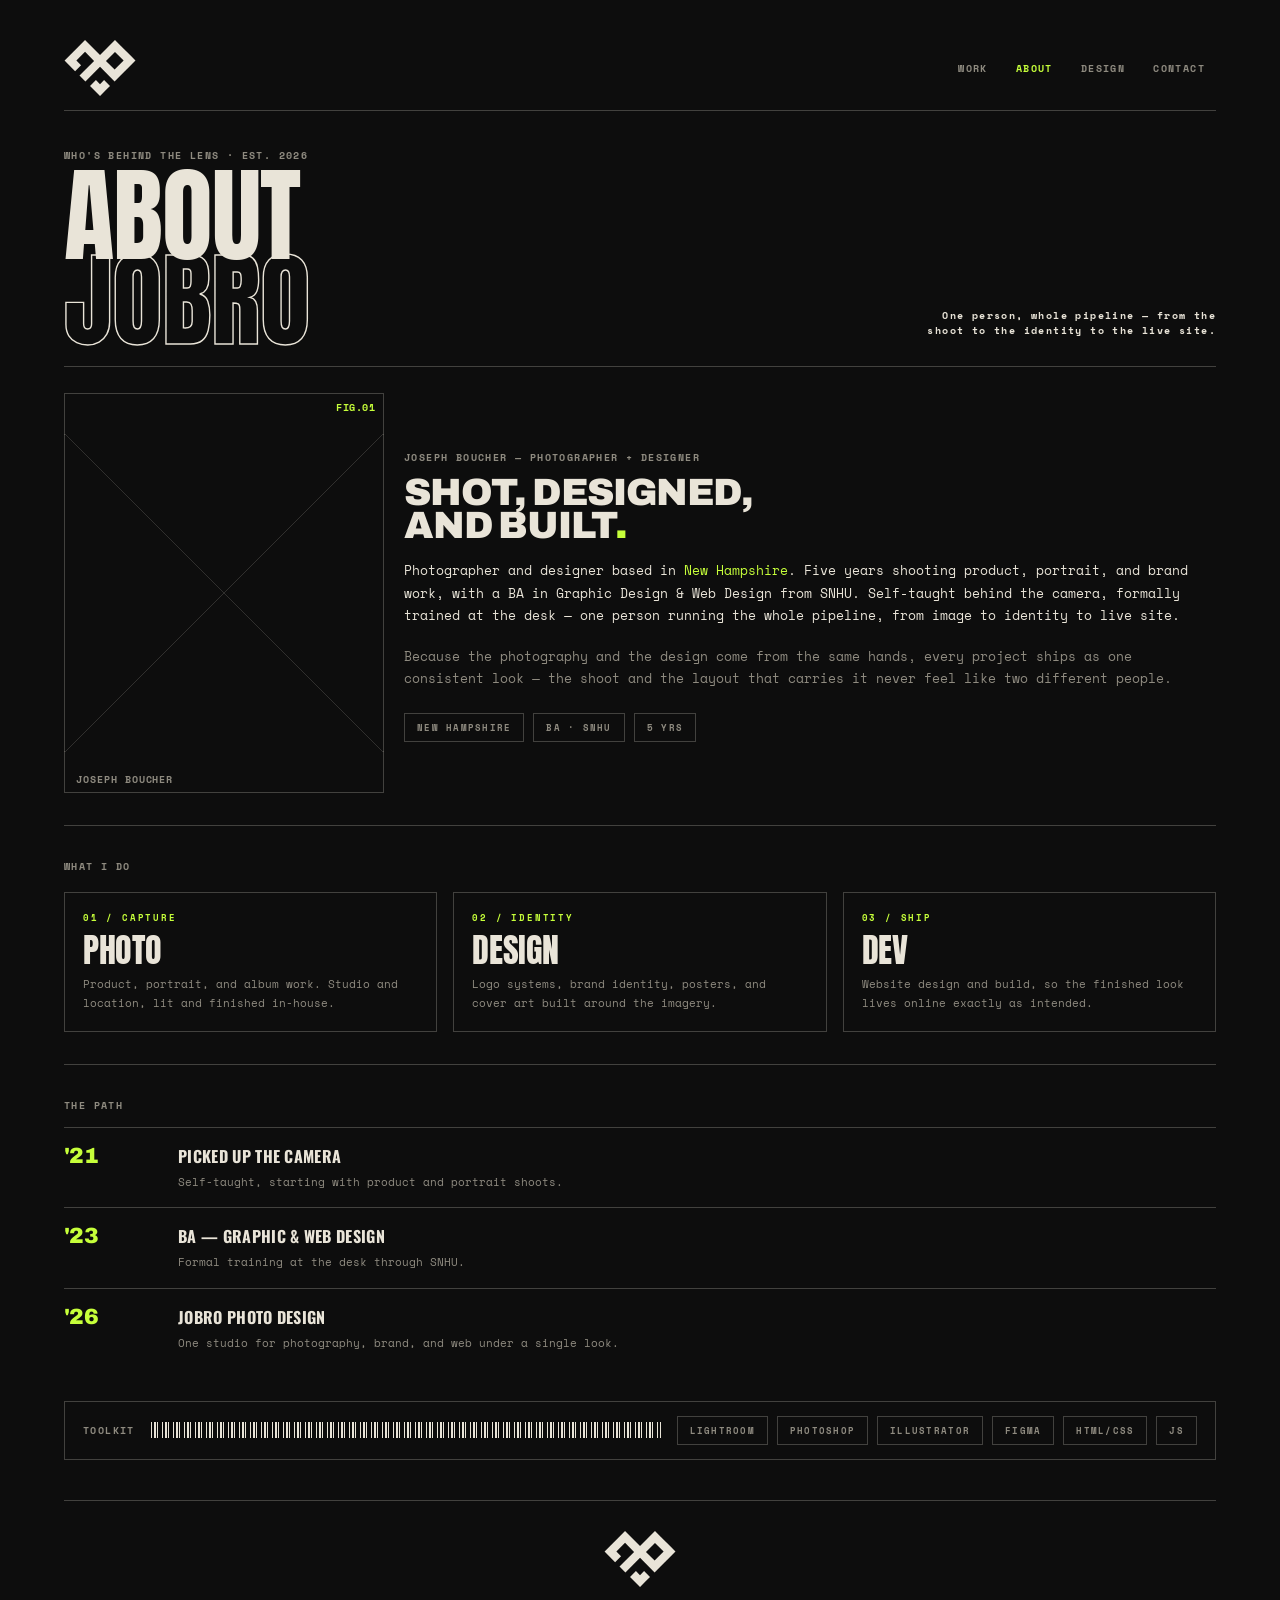
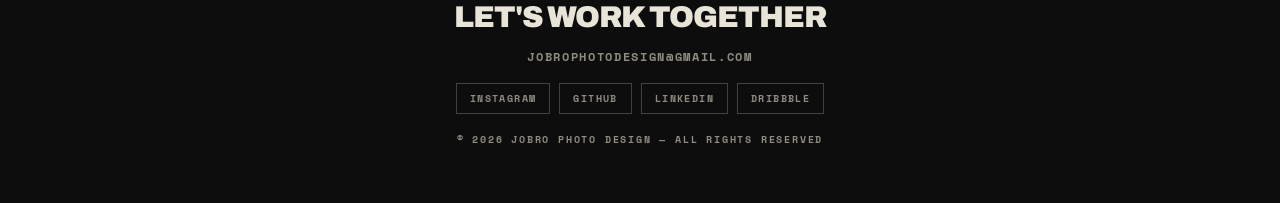
==== about.html @ 3031df15 "Add files via upload" ====
<!DOCTYPE html>
<html lang="en">
<head>
<meta charset="utf-8">
<meta name="viewport" content="width=device-width, initial-scale=1">
<title>About — JOBRO Photo Design</title>
<link rel="preconnect" href="https://fonts.googleapis.com">
<link rel="preconnect" href="https://fonts.gstatic.com" crossorigin>
<link href="https://fonts.googleapis.com/css2?family=Anton&family=Archivo:wght@800;900&family=Oswald:wght@500;700&family=Space+Mono:wght@400;700&display=swap" rel="stylesheet">
<link rel="stylesheet" href="style.css">
</head>
<body>
<div class="page">
<div class="wrap">

  <!-- NAV -->
  <header class="site-nav">
    <a class="nav-logo" href="index.html" aria-label="JOBRO home">
      <svg viewBox="0 0 627 494.7"><path d="M627,181.3l-52.4-52.4h0l-76.3-76.3h0L445.9.2l-132.2,132.2L181.3,0l-52.4,52.4h0L.9,180.4l-.9.9,93.7,93.7,52.4-52.4-41.3-41.3,76.5-76.5,80,80-128.9,128.9,52.4,52.4,128.9-128.9,128.7,128.7,52.4-52.4h0l79.8-79.8h0l52.4-52.4h0ZM442.5,261.2l-76.3-76.4,79.8-79.8,76.3,76.4-79.8,79.8Z"></path><polygon points="349.5 354.1 313.6 390.1 277.6 354.1 225.3 406.4 313.6 494.7 313.8 494.5 313.8 494.5 346.5 461.8 365.9 442.4 365.9 442.4 401.9 406.4 349.5 354.1"></polygon></svg>
    </a>
    <button class="nav-toggle" aria-label="Toggle menu"><span></span></button>
    <nav class="nav-links" id="navLinks">
      <a class="nswipe" href="work.html">WORK</a>
      <a class="nswipe active" href="about.html">ABOUT</a>
      <a class="nswipe" href="design.html">DESIGN</a>
      <a class="nswipe" href="contact.html">CONTACT</a>
    </nav>
  </header>

  <!-- HERO -->
  <section class="hero">
    <div>
      <span class="lbl pk">WHO'S BEHIND THE LENS · EST. 2026</span>
      <div class="fA display" style="margin-top:8px">ABOUT<br><span class="ghost">JOBRO</span></div>
    </div>
    <p class="hero-intro">One person, whole pipeline — from the shoot to the identity to the live site.</p>
  </section>

  <!-- BIO SPLIT -->
  <div class="bio">
    <div class="ph"><b>JOSEPH BOUCHER</b><i>FIG.01</i></div>
    <div class="bio-copy">
      <div>
        <span class="lbl pk">JOSEPH BOUCHER — PHOTOGRAPHER + DESIGNER</span>
        <div class="fB h-lg" style="margin-top:10px">SHOT, DESIGNED,<br>AND BUILT<span class="pk">.</span></div>
      </div>
      <p>Photographer and designer based in <span class="pk">New Hampshire</span>. Five years shooting product, portrait, and brand work, with a BA in Graphic Design &amp; Web Design from SNHU. Self-taught behind the camera, formally trained at the desk — one person running the whole pipeline, from image to identity to live site.</p>
      <p style="color:var(--dim)">Because the photography and the design come from the same hands, every project ships as one consistent look — the shoot and the layout that carries it never feel like two different people.</p>
      <div style="display:flex;gap:9px;flex-wrap:wrap;margin-top:4px"><span class="chip">NEW HAMPSHIRE</span><span class="chip">BA · SNHU</span><span class="chip">5 YRS</span></div>
    </div>
  </div>

  <!-- SERVICES -->
  <div style="margin-top:32px;padding-top:26px;border-top:1px solid var(--line)">
    <span class="lbl pk">WHAT I DO</span>
    <div class="svc-grid">
      <div class="svc"><span class="svcn">01 / CAPTURE</span><div class="fA" style="font-size:34px">PHOTO</div><p>Product, portrait, and album work. Studio and location, lit and finished in-house.</p></div>
      <div class="svc"><span class="svcn">02 / IDENTITY</span><div class="fA" style="font-size:34px">DESIGN</div><p>Logo systems, brand identity, posters, and cover art built around the imagery.</p></div>
      <div class="svc"><span class="svcn">03 / SHIP</span><div class="fA" style="font-size:34px">DEV</div><p>Website design and build, so the finished look lives online exactly as intended.</p></div>
    </div>
  </div>

  <!-- TIMELINE -->
  <div style="margin-top:32px;padding-top:26px;border-top:1px solid var(--line)">
    <span class="lbl pk">THE PATH</span>
    <div style="margin-top:12px">
      <div class="trow"><span class="fB pk" style="font-size:22px">'21</span><div><div class="fO" style="font-size:16px">PICKED UP THE CAMERA</div><p>Self-taught, starting with product and portrait shoots.</p></div></div>
      <div class="trow"><span class="fB pk" style="font-size:22px">'23</span><div><div class="fO" style="font-size:16px">BA — GRAPHIC &amp; WEB DESIGN</div><p>Formal training at the desk through SNHU.</p></div></div>
      <div class="trow"><span class="fB pk" style="font-size:22px">'26</span><div><div class="fO" style="font-size:16px">JOBRO PHOTO DESIGN</div><p>One studio for photography, brand, and web under a single look.</p></div></div>
    </div>
  </div>

  <!-- TOOLKIT -->
  <div class="toolkit">
    <span class="lbl pk" style="flex:none">TOOLKIT</span>
    <div class="bc"></div>
    <div style="display:flex;gap:9px;flex-wrap:wrap"><span class="chip">LIGHTROOM</span><span class="chip">PHOTOSHOP</span><span class="chip">ILLUSTRATOR</span><span class="chip">FIGMA</span><span class="chip">HTML/CSS</span><span class="chip">JS</span></div>
  </div>

  <!-- FOOTER -->
  <footer class="site-footer">
    <svg viewBox="0 0 627 494.7"><path d="M627,181.3l-52.4-52.4h0l-76.3-76.3h0L445.9.2l-132.2,132.2L181.3,0l-52.4,52.4h0L.9,180.4l-.9.9,93.7,93.7,52.4-52.4-41.3-41.3,76.5-76.5,80,80-128.9,128.9,52.4,52.4,128.9-128.9,128.7,128.7,52.4-52.4h0l79.8-79.8h0l52.4-52.4h0ZM442.5,261.2l-76.3-76.4,79.8-79.8,76.3,76.4-79.8,79.8Z"></path><polygon points="349.5 354.1 313.6 390.1 277.6 354.1 225.3 406.4 313.6 494.7 313.8 494.5 313.8 494.5 346.5 461.8 365.9 442.4 365.9 442.4 401.9 406.4 349.5 354.1"></polygon></svg>
    <div class="fB" style="font-size:30px">LET'S WORK TOGETHER</div>
    <a href="mailto:jobrophotodesign@gmail.com" class="lbl pk" style="font-size:12px">JOBROPHOTODESIGN@GMAIL.COM</a>
    <div class="social">
      <a class="swipe" href="#">INSTAGRAM</a>
      <a class="swipe" href="#">GITHUB</a>
      <a class="swipe" href="#">LINKEDIN</a>
      <a class="swipe" href="#">DRIBBBLE</a>
    </div>
    <span class="copyright">© 2026 JOBRO PHOTO DESIGN — ALL RIGHTS RESERVED</span>
  </footer>

</div>
</div>
<script src="script.js"></script>
</body>
</html>
---- style.css ----
/* ==========================================================================
   JOBRO PHOTO DESIGN — shared stylesheet
   Wireframe / blueprint aesthetic. Used by every page.
   Responsive + edge-to-edge: backgrounds span the full screen, content keeps
   a small side padding that grows on bigger screens.
   ========================================================================== */

/* ---- 1. Design tokens (change these to re-skin the whole site) ---------- */
:root {
  --bg:   #0d0d0d;                       /* page background            */
  --ink:  #e9e4d8;                       /* main text / lines          */
  --dim:  #8f8b80;                       /* muted text                 */
  --line: rgba(233, 228, 216, .24);      /* thin borders               */
  --fill: rgba(233, 228, 216, .16);      /* hatch / placeholder fill   */
  --pk:   #c6ff3a;                       /* accent (yellow-green)      */

  /* side padding: 20px on phones, up to 64px on large screens */
  --pad: clamp(20px, 5vw, 64px);
}

/* ---- 2. Resets ---------------------------------------------------------- */
* { box-sizing: border-box; }

html { -webkit-text-size-adjust: 100%; }

body {
  margin: 0;
  background: var(--bg);
  color: var(--ink);
  font-family: 'Space Mono', monospace;
  overflow-x: hidden;                    /* guard against edge-to-edge spill */
}

img { max-width: 100%; display: block; }

a { color: var(--pk); text-decoration: none; }
a:hover { color: var(--ink); }

/* ---- 3. Type helpers ---------------------------------------------------- */
.fA { font-family: 'Anton', sans-serif; font-weight: 400; letter-spacing: -.01em; line-height: .82; }
.fB { font-family: 'Archivo', sans-serif; font-weight: 900; letter-spacing: -.03em; line-height: .86; }
.fO { font-family: 'Oswald', sans-serif; font-weight: 700; letter-spacing: .02em; }
.fS { font-family: 'DM Serif Display', serif; line-height: .9; }

.ghost { color: transparent; -webkit-text-stroke: 1.4px var(--ink); }
.pk    { color: var(--pk); }

.lbl {
  font: 700 10px 'Space Mono', monospace;
  letter-spacing: .14em;
  color: var(--dim);
}

/* Fluid display sizes — shrink smoothly on small screens */
.display   { font-size: clamp(52px, 13vw, 104px); }   /* giant page titles */
.display-sm{ font-size: clamp(30px, 6vw, 62px); }
.h-lg      { font-size: clamp(26px, 4vw, 38px); }
.h-md      { font-size: clamp(22px, 3vw, 34px); }

/* ---- 4. Page shell (edge-to-edge) --------------------------------------- */
/* .page spans the full viewport width; .wrap holds the content with padding. */
.page { min-height: 100vh; width: 100%; }

.wrap {
  width: 100%;
  padding-left: var(--pad);
  padding-right: var(--pad);
  padding-top: 40px;
  padding-bottom: 56px;
}

/* Thin decorative bar-code fill */
.bc  { background: repeating-linear-gradient(90deg, var(--ink) 0 1px, transparent 1px 3px, var(--ink) 3px 5px, transparent 5px 6px, var(--ink) 6px 7px, transparent 7px 11px); }
.bcv { background: repeating-linear-gradient(0deg,  var(--ink) 0 1px, transparent 1px 3px, var(--ink) 3px 5px, transparent 5px 6px, var(--ink) 6px 7px, transparent 7px 11px); }

/* Chip / tag */
.chip {
  font: 700 9px 'Space Mono', monospace;
  letter-spacing: .14em; color: var(--dim);
  border: 1px solid var(--line); padding: 7px 12px;
}

/* Placeholder box with cross-hatch (used for empty image slots) */
.ph {
  position: relative; border: 1px solid var(--line);
  background:
    linear-gradient(45deg,  transparent calc(50% - .5px), var(--fill) calc(50% - .5px) calc(50% + .5px), transparent calc(50% + .5px)),
    linear-gradient(-45deg, transparent calc(50% - .5px), var(--fill) calc(50% - .5px) calc(50% + .5px), transparent calc(50% + .5px));
}
.ph > b { position: absolute; left: 8px; bottom: 6px; font: 700 9.5px 'Space Mono', monospace; color: var(--dim); letter-spacing: .1em; background: var(--bg); padding: 0 3px; }
.ph > i { position: absolute; right: 8px; top: 6px; font: 700 9.5px 'Space Mono', monospace; color: var(--pk); font-style: normal; letter-spacing: .05em; }

/* ==========================================================================
   5. NAVIGATION (responsive, hamburger on mobile)
   ========================================================================== */
.site-nav {
  display: flex; align-items: center; justify-content: space-between; gap: 16px;
  padding-bottom: 14px; border-bottom: 1px solid var(--line);
}
.nav-logo { display: block; flex: none; }
.nav-logo svg { width: 72px; height: 56px; display: block; fill: var(--ink); }

.nav-links { display: flex; gap: 6px; align-items: center; }
.nav-toggle { display: none; }              /* hidden on desktop */

/* animated fill-swipe nav links */
.nswipe {
  position: relative; display: inline-block; overflow: hidden; z-index: 0;
  cursor: pointer; padding: 6px 11px; color: var(--dim);
  font: 700 10px 'Space Mono', monospace; letter-spacing: .14em;
  transition: color .16s ease .05s;
}
.nswipe::before { content: ""; position: absolute; inset: 0; background: var(--pk); z-index: -1; transform: translateX(101%); transition: transform .38s cubic-bezier(.66,0,.2,1); }
.nswipe:hover { color: #0d0d0d; }
.nswipe:hover::before { transform: translateX(0); }
.nswipe.active { color: var(--pk); }        /* current page */

/* Hamburger button */
.nav-toggle {
  border: 1px solid var(--line); background: transparent; cursor: pointer;
  width: 42px; height: 42px; padding: 0; flex: none;
  align-items: center; justify-content: center;
}
.nav-toggle span, .nav-toggle span::before, .nav-toggle span::after {
  content: ""; display: block; width: 20px; height: 2px; background: var(--ink); position: relative;
}
.nav-toggle span::before { position: absolute; top: -6px; }
.nav-toggle span::after  { position: absolute; top:  6px; }

/* ---- Mobile nav ---- */
@media (max-width: 720px) {
  .nav-toggle { display: flex; }
  .nav-links {
    position: absolute; top: 100%; left: 0; right: 0; z-index: 30;
    flex-direction: column; align-items: stretch; gap: 0;
    background: var(--bg); border: 1px solid var(--line); border-top: none;
    max-height: 0; overflow: hidden; transition: max-height .3s ease;
  }
  .site-nav { position: relative; }
  .nav-links.open { max-height: 320px; }
  .nav-links .nswipe { padding: 16px 20px; border-top: 1px solid var(--line); font-size: 12px; }
}

/* ==========================================================================
   6. SHARED SECTIONS
   ========================================================================== */

/* Page hero: title on the left, intro line on the right */
.hero {
  display: flex; justify-content: space-between; align-items: flex-end;
  gap: 24px; padding: 30px 0 22px; flex-wrap: wrap;
}
.hero-intro {
  max-width: 300px; line-height: 1.7; text-align: right;
  color: var(--ink); margin: 0 0 6px;
  font: 700 10px 'Space Mono', monospace; letter-spacing: .14em;
}
@media (max-width: 640px) {
  .hero-intro { text-align: left; max-width: 100%; }
}

/* Section header strip: label + barcode + note */
.strip { display: flex; align-items: center; gap: 16px; padding-top: 26px; border-top: 1px solid var(--line); }
.strip .bc { flex: 1; height: 16px; }
.strip .lbl { flex: none; }

/* Fill-swipe button (skewed accent wipe) */
.swipe {
  position: relative; overflow: hidden; z-index: 0; cursor: pointer;
  display: inline-block;
  transition: color .16s ease .04s, border-color .4s ease;
}
.swipe::before {
  content: ""; position: absolute; left: -25%; right: -25%; top: -2px; bottom: -2px;
  background: var(--pk); transform: translateX(-135%) skewX(-18deg);
  transform-origin: left center; transition: transform .42s cubic-bezier(.66,0,.2,1); z-index: -1;
}
.swipe:hover { color: #0d0d0d; border-color: var(--pk); }
.swipe:hover::before { transform: translateX(0) skewX(-18deg); }

/* Footer */
.site-footer {
  margin-top: 40px; padding-top: 30px; border-top: 1px solid var(--line);
  display: flex; flex-direction: column; align-items: center; gap: 18px; text-align: center;
}
.site-footer svg { width: 72px; height: 56px; fill: var(--ink); }
.social { display: flex; gap: 9px; flex-wrap: wrap; justify-content: center; }
.social a { border: 1px solid var(--line); padding: 7px 13px; color: var(--dim); font: 700 10px 'Space Mono', monospace; letter-spacing: .14em; }
.copyright { font: 700 10px 'Space Mono', monospace; letter-spacing: .18em; color: var(--dim); }

/* ==========================================================================
   7. HOME — hero carousel + typewriter
   ========================================================================== */
.home-hero { display: grid; grid-template-columns: 1fr 44px 340px; gap: 0; padding: 26px 0 8px; }
.home-hero-copy { display: flex; flex-direction: column; justify-content: center; gap: 2px; }
.home-hero .divider { width: 22px; justify-self: center; height: 100%; }
.type-line { display: inline-block; min-height: 1em; }
.tw-cursor { display: inline-block; margin-left: 2px; color: var(--pk); animation: tw-blink 1s step-end infinite; }
@keyframes tw-blink { 50% { opacity: 0; } }

@media (max-width: 860px) {
  .home-hero { grid-template-columns: 1fr; }
  .home-hero .divider { display: none; }
  .carousel-wrap { height: 460px; margin-top: 24px; }
}

/* Carousel */
.carousel { position: relative; height: 100%; display: flex; flex-direction: column; }
.carousel-stage { position: relative; flex: 1; min-height: 0; overflow: hidden; border: 1px solid var(--line); background: #0d0d0d; }
.carousel-track { display: flex; height: 100%; transition: transform .55s cubic-bezier(.66,0,.2,1); }
.carousel-slide { flex: 0 0 100%; height: 100%; position: relative; overflow: hidden; }
.carousel-slide .img { position: absolute; inset: 0; background-position: center; background-size: cover; background-repeat: no-repeat; }
.carousel-slide .scrim { position: absolute; inset: 0; background: linear-gradient(180deg, rgba(13,13,13,.6) 0%, transparent 20% 54%, rgba(13,13,13,.94) 100%); pointer-events: none; }
.carousel-topbar { position: absolute; top: 14px; left: 14px; right: 14px; display: flex; justify-content: space-between; align-items: flex-start; z-index: 2; }
.carousel-topbar .bar { height: 22px; width: 84px; }
.carousel-cap { position: absolute; left: 16px; right: 16px; bottom: 16px; z-index: 2; }
.carousel-cap .dtag { font: 700 9px 'Space Mono', monospace; letter-spacing: .16em; color: var(--pk); }
.carousel-cap .foot { display: flex; justify-content: space-between; align-items: center; border-top: 1px solid rgba(233,228,216,.4); padding-top: 8px; margin-top: 10px; }
.carousel-ctrl { display: flex; align-items: center; gap: 10px; margin-top: 12px; }
.carousel-ctrl .nav { flex: none; width: 38px; height: 26px; border: 1px solid rgba(233,228,216,.5); background: transparent; color: var(--ink); display: flex; align-items: center; justify-content: center; cursor: pointer; font-size: 11px; transition: background .18s, color .18s, border-color .18s; }
.carousel-ctrl .nav:hover { background: var(--pk); color: #0d0d0d; border-color: var(--pk); }
.carousel-prog { display: flex; gap: 6px; flex: 1; }
.carousel-prog .seg { flex: 1; height: 3px; background: rgba(233,228,216,.2); cursor: pointer; position: relative; overflow: hidden; }
.carousel-prog .seg .fill { position: absolute; inset: 0; background: var(--pk); transform: scaleX(0); transform-origin: left; transition: transform .3s ease; }
.carousel-prog .seg.on .fill { transform: scaleX(1); }

/* Home info cards (about + design/dev) */
.info-grid { display: grid; grid-template-columns: 1fr 1fr; gap: 16px; margin-top: 26px; padding-top: 26px; border-top: 1px solid var(--line); }
.info-card { border: 1px solid var(--line); padding: 18px; }
.info-card p { font: 400 12px/1.7 'Space Mono', monospace; color: var(--ink); margin: 0; }
@media (max-width: 640px) { .info-grid { grid-template-columns: 1fr; } }

/* Signature instrument strip (home) */
.instrument { display: flex; align-items: stretch; border: 1px solid var(--line); margin-top: 18px; flex-wrap: wrap; }
.instrument > div { padding: 9px 16px; display: flex; align-items: center; border-right: 1px solid var(--line); }
.instrument svg { stroke: var(--ink); }

/* ==========================================================================
   8. WORK — filter tabs, masonry grid, lightbox
   ========================================================================== */
.ftabs { display: flex; gap: 8px; flex-wrap: wrap; padding-bottom: 24px; border-bottom: 1px solid var(--line); margin-bottom: 24px; }
.ftab {
  font: 700 10px 'Space Mono', monospace; letter-spacing: .14em; color: var(--dim);
  border: 1px solid var(--line); padding: 8px 15px; cursor: pointer; background: transparent;
  transition: color .18s, background .18s, border-color .18s; user-select: none;
}
.ftab:hover { color: var(--ink); border-color: var(--ink); }
.ftab.on { background: var(--pk); border-color: var(--pk); color: #0d0d0d; }

.wgrid { column-count: 3; column-gap: 12px; }
@media (max-width: 900px) { .wgrid { column-count: 2; } }
@media (max-width: 560px) { .wgrid { column-count: 1; } }

.cell { break-inside: avoid; margin: 0 0 12px; }
.cell.hidden { display: none; }
.tile { position: relative; overflow: hidden; border: 1px solid var(--line); cursor: pointer; background: #0d0d0d; }
.tile img { width: 100%; height: auto; transition: transform .55s cubic-bezier(.66,0,.2,1); }
.tile:hover img { transform: scale(1.045); }
.tcap { position: absolute; inset: 0; display: flex; flex-direction: column; justify-content: flex-end; padding: 14px; background: linear-gradient(0deg, rgba(5,5,5,.86) 0%, rgba(5,5,5,.2) 45%, transparent 70%); opacity: 0; transition: opacity .28s ease; }
.tile:hover .tcap { opacity: 1; }
.tnum { font: 700 9px 'Space Mono', monospace; letter-spacing: .2em; color: var(--pk); }
.ttitle { font-family: 'Archivo', sans-serif; font-weight: 900; letter-spacing: -.02em; font-size: 22px; line-height: 1; margin-top: 6px; color: #fff; }
.tcat { font: 700 8.5px 'Space Mono', monospace; letter-spacing: .18em; color: #cfcabd; margin-top: 7px; }
.tcorner { position: absolute; top: 10px; right: 10px; font: 700 8.5px 'Space Mono', monospace; letter-spacing: .14em; color: var(--ink); background: rgba(5,5,5,.55); padding: 3px 6px; z-index: 2; }
.tfeat { position: absolute; top: 10px; left: 10px; font: 700 8.5px 'Space Mono', monospace; letter-spacing: .14em; color: #0d0d0d; background: var(--pk); padding: 3px 7px; z-index: 2; }

/* Lightbox */
.lb { position: fixed; inset: 0; z-index: 99; background: rgba(6,6,6,.94); display: none; align-items: center; justify-content: center; padding: 56px; backdrop-filter: blur(3px); }
.lb.open { display: flex; }
.lbimg { width: min(1100px, 82vw); height: 78vh; background-size: contain; background-position: center; background-repeat: no-repeat; }
.lbmeta { position: absolute; left: 0; right: 0; bottom: 26px; display: flex; justify-content: center; gap: 18px; align-items: baseline; text-align: center; flex-wrap: wrap; }
.lbnav { position: absolute; top: 50%; transform: translateY(-50%); width: 52px; height: 52px; border: 1px solid rgba(233,228,216,.5); background: transparent; color: var(--ink); display: flex; align-items: center; justify-content: center; cursor: pointer; transition: background .18s, color .18s, border-color .18s; font-size: 15px; }
.lbnav:hover { background: var(--pk); color: #0d0d0d; border-color: var(--pk); }
.lbnav.prev { left: 26px; }
.lbnav.next { right: 26px; }
.lbx { position: absolute; top: 26px; right: 30px; width: 44px; height: 44px; border: 1px solid rgba(233,228,216,.5); display: flex; align-items: center; justify-content: center; color: var(--ink); cursor: pointer; font-size: 15px; transition: background .18s, color .18s, border-color .18s; }
.lbx:hover { background: var(--pk); color: #0d0d0d; border-color: var(--pk); }
@media (max-width: 640px) { .lb { padding: 20px; } .lbnav { width: 42px; height: 42px; } .lbnav.prev { left: 10px; } .lbnav.next { right: 10px; } }

/* ==========================================================================
   9. ABOUT
   ========================================================================== */
.bio { display: grid; grid-template-columns: 320px 1fr; gap: 20px; padding-top: 26px; border-top: 1px solid var(--line); }
.bio .ph { height: 400px; }
.bio-copy { display: flex; flex-direction: column; justify-content: center; gap: 18px; }
.bio-copy p { font: 400 12.5px/1.8 'Space Mono', monospace; margin: 0; }
.svc-grid { display: grid; grid-template-columns: 1fr 1fr 1fr; gap: 16px; margin-top: 16px; }
.svc { border: 1px solid var(--line); padding: 18px; display: flex; flex-direction: column; gap: 12px; transition: border-color .3s; }
.svc:hover { border-color: var(--pk); }
.svc p { font: 400 11px/1.7 'Space Mono', monospace; color: var(--dim); margin: 0; }
.svcn { font: 700 9px 'Space Mono', monospace; letter-spacing: .2em; color: var(--pk); }
.trow { display: grid; grid-template-columns: 96px 1fr; gap: 18px; padding: 16px 0; border-top: 1px solid var(--line); align-items: baseline; }
.trow p { font: 400 11px/1.6 'Space Mono', monospace; color: var(--dim); margin: 6px 0 0; }
.toolkit { display: flex; align-items: center; gap: 16px; border: 1px solid var(--line); margin-top: 32px; padding: 14px 18px; flex-wrap: wrap; }
.toolkit .bc { flex: 1; min-width: 60px; height: 16px; }
@media (max-width: 720px) {
  .bio { grid-template-columns: 1fr; }
  .bio .ph { height: 300px; }
  .svc-grid { grid-template-columns: 1fr; }
}

/* ==========================================================================
   10. DESIGN (publications)
   ========================================================================== */
.pub { display: grid; grid-template-columns: 220px 1fr; gap: 20px; border: 1px solid var(--line); padding: 20px; }
.pub p { font: 400 11.5px/1.7 'Space Mono', monospace; color: var(--dim); margin: 8px 0 0; max-width: 420px; }
.slot { border: 1px solid var(--line); background: #0d0d0d; }
.pub-cover { aspect-ratio: 2/3; }
.pub-cover img { width: 100%; height: 100%; object-fit: cover; }
.pub-spreads { display: grid; grid-template-columns: 1fr 1fr; gap: 10px; }
.spread { border: 1px solid var(--line); background: #0d0d0d; }
.spread img { width: 100%; height: 100%; object-fit: cover; }
.spread.wide { aspect-ratio: 2/0.92; }
.spread.pair { aspect-ratio: 2/1.35; }
.dl-row { display: flex; gap: 9px; flex-wrap: wrap; align-items: center; margin-top: 2px; }
.btn-pk { display: inline-block; border: 1px solid var(--pk); padding: 9px 15px; color: var(--pk); font: 700 10px 'Space Mono', monospace; letter-spacing: .14em; }
@media (max-width: 640px) { .pub { grid-template-columns: 1fr; } }

/* ==========================================================================
   11. CONTACT
   ========================================================================== */
.avail { display: flex; align-items: center; gap: 14px; border: 1px solid var(--pk); padding: 15px 20px; margin-top: 2px; flex-wrap: wrap; }
.avail .dot { flex: none; width: 9px; height: 9px; border-radius: 50%; background: var(--pk); }
.avail .bc { flex: 1; min-width: 40px; height: 14px; }
.contact-grid { display: grid; grid-template-columns: 1fr 300px; gap: 28px; padding-top: 26px; margin-top: 26px; border-top: 1px solid var(--line); }
.contact-main { display: flex; flex-direction: column; gap: 18px; }
.contact-main p { font: 400 12.5px/1.8 'Space Mono', monospace; color: var(--dim); margin: 0; max-width: 440px; }
.btn-lg { display: inline-block; padding: 13px 22px; font-size: 11px; border: 1px solid var(--line); color: var(--dim); font-weight: 700; letter-spacing: .14em; font-family: 'Space Mono', monospace; }
.btn-lg.pk { border-color: var(--pk); color: var(--pk); }
.irow { display: grid; grid-template-columns: 1fr auto; align-items: center; gap: 14px; padding: 16px 0; border-top: 1px solid var(--line); }
.irow .fO { font-size: 14px; margin-top: 6px; color: var(--ink); }
@media (max-width: 720px) { .contact-grid { grid-template-columns: 1fr; } }

/* ==========================================================================
   12. WEB / DEV
   ========================================================================== */
.draftbar { background: var(--pk); color: #0d0d0d; font: 700 10px 'Space Mono', monospace; letter-spacing: .16em; text-align: center; padding: 9px; }
.feature { display: grid; grid-template-columns: 1fr 300px; gap: 22px; margin-top: 16px; border: 1px solid var(--line); padding: 20px; }
.feature p { font: 400 11.5px/1.7 'Space Mono', monospace; color: var(--dim); margin: 0; }
.feature-shot { aspect-ratio: 16/10; position: relative; overflow: hidden; border: 1px solid var(--line); background: #0d0d0d; }
.feature-shot img { width: 100%; height: 100%; object-fit: cover; }
.soon-grid { display: grid; grid-template-columns: 1fr 1fr; gap: 16px; margin-top: 16px; }
.soon { border: 1px dashed var(--line); background: #0d0d0d; aspect-ratio: 16/10; display: flex; flex-direction: column; align-items: center; justify-content: center; gap: 8px; text-align: center; padding: 20px; }
@media (max-width: 720px) { .feature { grid-template-columns: 1fr; } .soon-grid { grid-template-columns: 1fr; } }
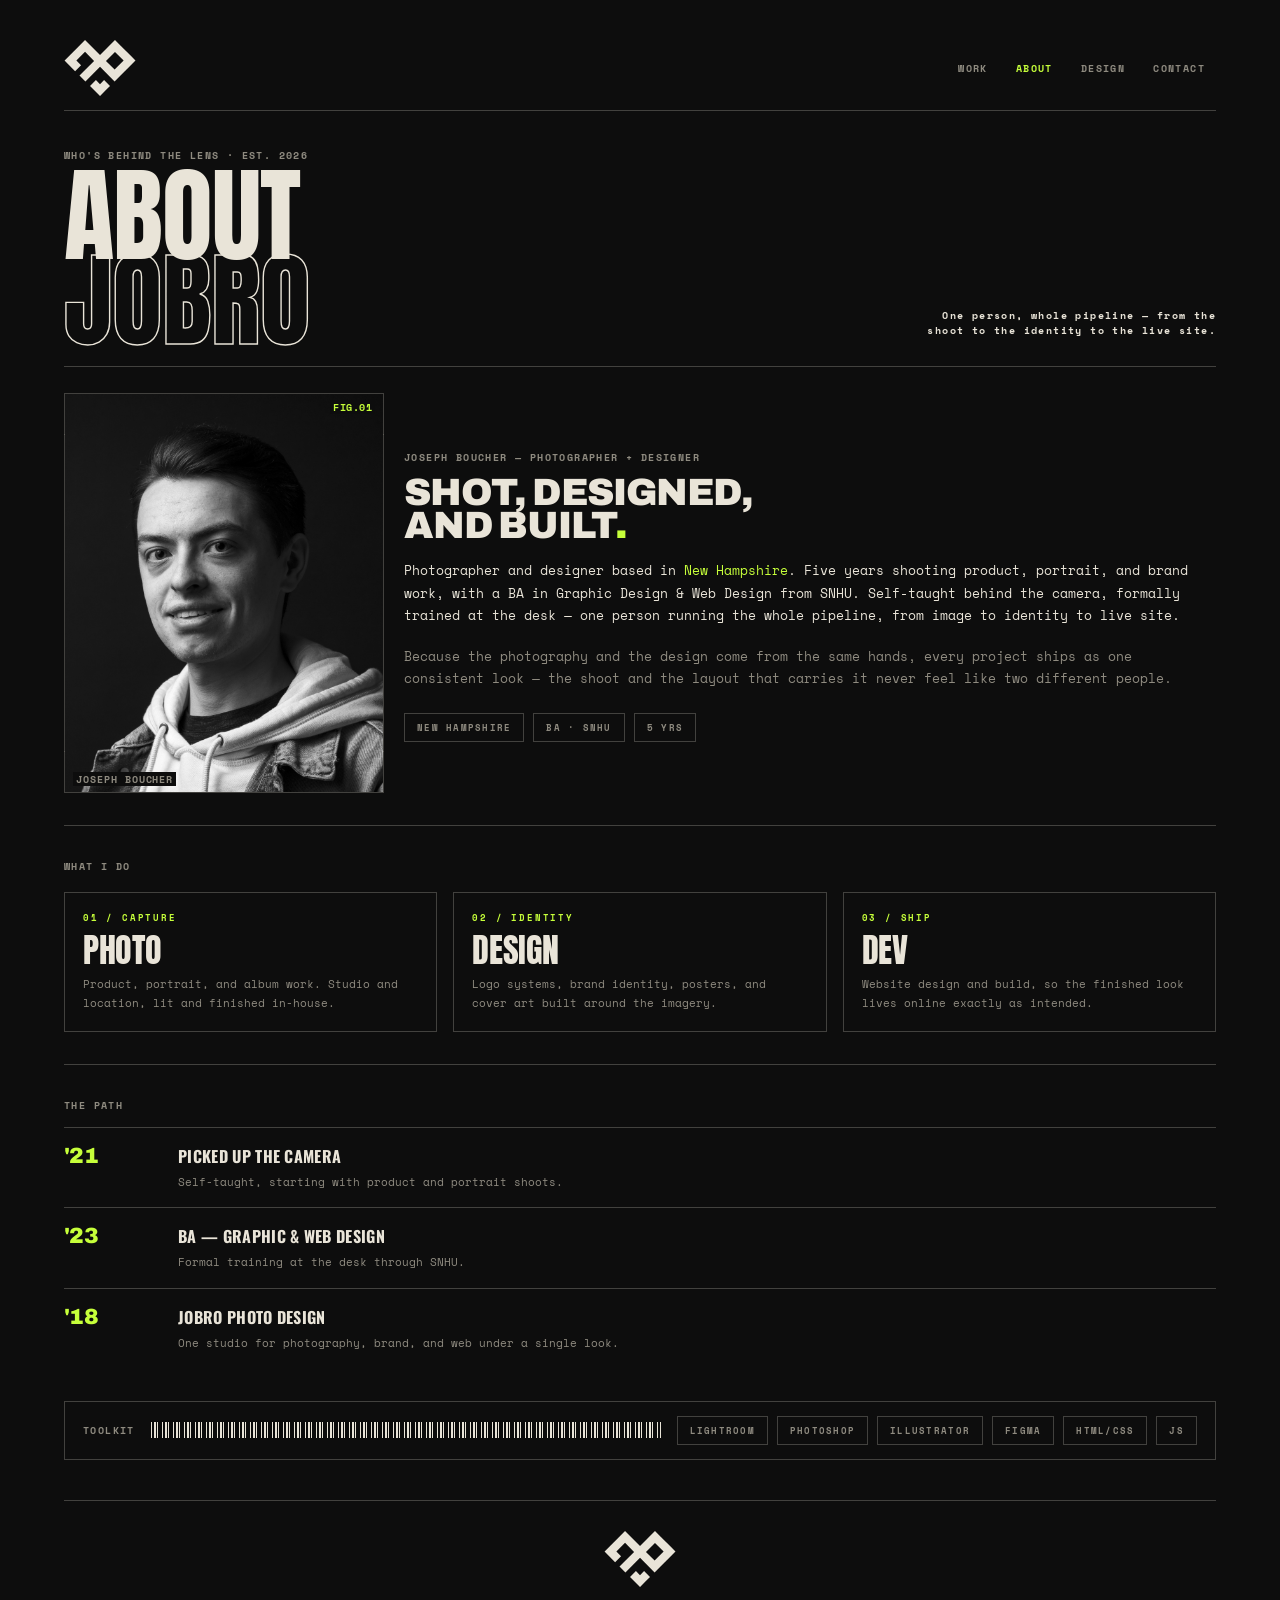
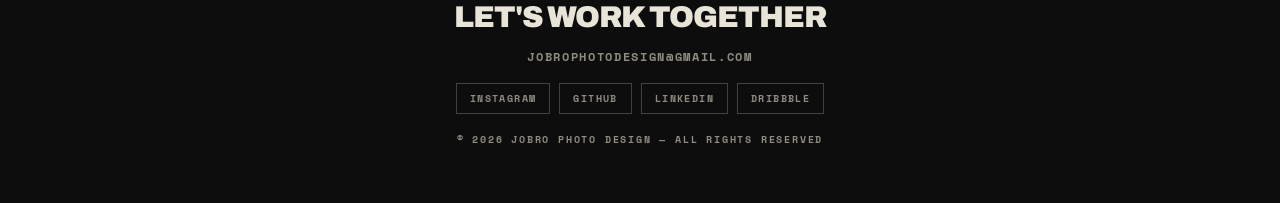
==== commit eb9280e3: "Add new portrait image of Joe to photography assets" ====
--- a/about.html
+++ b/about.html
@@ -1,98 +1,232 @@
-<!DOCTYPE html>
+<!doctype html>
 <html lang="en">
-<head>
-<meta charset="utf-8">
-<meta name="viewport" content="width=device-width, initial-scale=1">
-<title>About — JOBRO Photo Design</title>
-<link rel="preconnect" href="https://fonts.googleapis.com">
-<link rel="preconnect" href="https://fonts.gstatic.com" crossorigin>
-<link href="https://fonts.googleapis.com/css2?family=Anton&family=Archivo:wght@800;900&family=Oswald:wght@500;700&family=Space+Mono:wght@400;700&display=swap" rel="stylesheet">
-<link rel="stylesheet" href="style.css">
-</head>
-<body>
-<div class="page">
-<div class="wrap">
-
-  <!-- NAV -->
-  <header class="site-nav">
-    <a class="nav-logo" href="index.html" aria-label="JOBRO home">
-      <svg viewBox="0 0 627 494.7"><path d="M627,181.3l-52.4-52.4h0l-76.3-76.3h0L445.9.2l-132.2,132.2L181.3,0l-52.4,52.4h0L.9,180.4l-.9.9,93.7,93.7,52.4-52.4-41.3-41.3,76.5-76.5,80,80-128.9,128.9,52.4,52.4,128.9-128.9,128.7,128.7,52.4-52.4h0l79.8-79.8h0l52.4-52.4h0ZM442.5,261.2l-76.3-76.4,79.8-79.8,76.3,76.4-79.8,79.8Z"></path><polygon points="349.5 354.1 313.6 390.1 277.6 354.1 225.3 406.4 313.6 494.7 313.8 494.5 313.8 494.5 346.5 461.8 365.9 442.4 365.9 442.4 401.9 406.4 349.5 354.1"></polygon></svg>
-    </a>
-    <button class="nav-toggle" aria-label="Toggle menu"><span></span></button>
-    <nav class="nav-links" id="navLinks">
-      <a class="nswipe" href="work.html">WORK</a>
-      <a class="nswipe active" href="about.html">ABOUT</a>
-      <a class="nswipe" href="design.html">DESIGN</a>
-      <a class="nswipe" href="contact.html">CONTACT</a>
-    </nav>
-  </header>
-
-  <!-- HERO -->
-  <section class="hero">
-    <div>
-      <span class="lbl pk">WHO'S BEHIND THE LENS · EST. 2026</span>
-      <div class="fA display" style="margin-top:8px">ABOUT<br><span class="ghost">JOBRO</span></div>
+  <head>
+    <meta charset="utf-8" />
+    <meta name="viewport" content="width=device-width, initial-scale=1" />
+    <title>About — JOBRO Photo Design</title>
+    <link rel="preconnect" href="https://fonts.googleapis.com" />
+    <link rel="preconnect" href="https://fonts.gstatic.com" crossorigin />
+    <link
+      href="https://fonts.googleapis.com/css2?family=Anton&family=Archivo:wght@800;900&family=Oswald:wght@500;700&family=Space+Mono:wght@400;700&display=swap"
+      rel="stylesheet"
+    />
+    <link
+      rel="icon"
+      href="assets/images/icons/favicon.svg"
+      type="image/svg+xml"
+    />
+    <link
+      rel="icon"
+      href="assets/images/icons/favicon-32.png"
+      sizes="32x32"
+      type="image/png"
+    />
+    <link
+      rel="apple-touch-icon"
+      href="assets/images/icons/apple-touch-icon.png"
+    />
+    <link rel="stylesheet" href="assets/css/style.css" />
+  </head>
+  <body>
+    <div class="page">
+      <div class="wrap">
+        <!-- NAV -->
+        <header class="site-nav">
+          <a class="nav-logo" href="index.html" aria-label="JOBRO home">
+            <svg viewBox="0 0 627 494.7">
+              <path
+                d="M627,181.3l-52.4-52.4h0l-76.3-76.3h0L445.9.2l-132.2,132.2L181.3,0l-52.4,52.4h0L.9,180.4l-.9.9,93.7,93.7,52.4-52.4-41.3-41.3,76.5-76.5,80,80-128.9,128.9,52.4,52.4,128.9-128.9,128.7,128.7,52.4-52.4h0l79.8-79.8h0l52.4-52.4h0ZM442.5,261.2l-76.3-76.4,79.8-79.8,76.3,76.4-79.8,79.8Z"
+              ></path>
+              <polygon
+                points="349.5 354.1 313.6 390.1 277.6 354.1 225.3 406.4 313.6 494.7 313.8 494.5 313.8 494.5 346.5 461.8 365.9 442.4 365.9 442.4 401.9 406.4 349.5 354.1"
+              ></polygon>
+            </svg>
+          </a>
+          <button class="nav-toggle" aria-label="Toggle menu">
+            <span></span>
+          </button>
+          <nav class="nav-links" id="navLinks">
+            <a class="nswipe" href="work.html">WORK</a>
+            <a class="nswipe active" href="about.html">ABOUT</a>
+            <a class="nswipe" href="design.html">DESIGN</a>
+            <a class="nswipe" href="contact.html">CONTACT</a>
+          </nav>
+        </header>
+
+        <!-- HERO -->
+        <section class="hero">
+          <div>
+            <span class="lbl pk">WHO'S BEHIND THE LENS · EST. 2026</span>
+            <div class="fA display" style="margin-top: 8px">
+              ABOUT<br /><span class="ghost">JOBRO</span>
+            </div>
+          </div>
+          <p class="hero-intro">
+            One person, whole pipeline — from the shoot to the identity to the
+            live site.
+          </p>
+        </section>
+
+        <!-- BIO SPLIT -->
+        <div class="bio">
+          <div class="ph bio-photo">
+            <img
+              src="assets/images/photography/joe-portrait-1.jpg"
+              alt="Self portrait of Joseph Boucher"
+            />
+            <b>JOSEPH BOUCHER</b><i>FIG.01</i>
+          </div>
+          <div class="bio-copy">
+            <div>
+              <span class="lbl pk"
+                >JOSEPH BOUCHER — PHOTOGRAPHER + DESIGNER</span
+              >
+              <div class="fB h-lg" style="margin-top: 10px">
+                SHOT, DESIGNED,<br />AND BUILT<span class="pk">.</span>
+              </div>
+            </div>
+            <p>
+              Photographer and designer based in
+              <span class="pk">New Hampshire</span>. Five years shooting
+              product, portrait, and brand work, with a BA in Graphic Design
+              &amp; Web Design from SNHU. Self-taught behind the camera,
+              formally trained at the desk — one person running the whole
+              pipeline, from image to identity to live site.
+            </p>
+            <p style="color: var(--dim)">
+              Because the photography and the design come from the same hands,
+              every project ships as one consistent look — the shoot and the
+              layout that carries it never feel like two different people.
+            </p>
+            <div
+              style="display: flex; gap: 9px; flex-wrap: wrap; margin-top: 4px"
+            >
+              <span class="chip">NEW HAMPSHIRE</span
+              ><span class="chip">BA · SNHU</span
+              ><span class="chip">5 YRS</span>
+            </div>
+          </div>
+        </div>
+
+        <!-- SERVICES -->
+        <div
+          style="
+            margin-top: 32px;
+            padding-top: 26px;
+            border-top: 1px solid var(--line);
+          "
+        >
+          <span class="lbl pk">WHAT I DO</span>
+          <div class="svc-grid">
+            <div class="svc">
+              <span class="svcn">01 / CAPTURE</span>
+              <div class="fA" style="font-size: 34px">PHOTO</div>
+              <p>
+                Product, portrait, and album work. Studio and location, lit and
+                finished in-house.
+              </p>
+            </div>
+            <div class="svc">
+              <span class="svcn">02 / IDENTITY</span>
+              <div class="fA" style="font-size: 34px">DESIGN</div>
+              <p>
+                Logo systems, brand identity, posters, and cover art built
+                around the imagery.
+              </p>
+            </div>
+            <div class="svc">
+              <span class="svcn">03 / SHIP</span>
+              <div class="fA" style="font-size: 34px">DEV</div>
+              <p>
+                Website design and build, so the finished look lives online
+                exactly as intended.
+              </p>
+            </div>
+          </div>
+        </div>
+
+        <!-- TIMELINE -->
+        <div
+          style="
+            margin-top: 32px;
+            padding-top: 26px;
+            border-top: 1px solid var(--line);
+          "
+        >
+          <span class="lbl pk">THE PATH</span>
+          <div style="margin-top: 12px">
+            <div class="trow">
+              <span class="fB pk" style="font-size: 22px">'21</span>
+              <div>
+                <div class="fO" style="font-size: 16px">
+                  PICKED UP THE CAMERA
+                </div>
+                <p>Self-taught, starting with product and portrait shoots.</p>
+              </div>
+            </div>
+            <div class="trow">
+              <span class="fB pk" style="font-size: 22px">'23</span>
+              <div>
+                <div class="fO" style="font-size: 16px">
+                  BA — GRAPHIC &amp; WEB DESIGN
+                </div>
+                <p>Formal training at the desk through SNHU.</p>
+              </div>
+            </div>
+            <div class="trow">
+              <span class="fB pk" style="font-size: 22px">'18</span>
+              <div>
+                <div class="fO" style="font-size: 16px">JOBRO PHOTO DESIGN</div>
+                <p>
+                  One studio for photography, brand, and web under a single
+                  look.
+                </p>
+              </div>
+            </div>
+          </div>
+        </div>
+
+        <!-- TOOLKIT -->
+        <div class="toolkit">
+          <span class="lbl pk" style="flex: none">TOOLKIT</span>
+          <div class="bc"></div>
+          <div style="display: flex; gap: 9px; flex-wrap: wrap">
+            <span class="chip">LIGHTROOM</span
+            ><span class="chip">PHOTOSHOP</span
+            ><span class="chip">ILLUSTRATOR</span><span class="chip">FIGMA</span
+            ><span class="chip">HTML/CSS</span><span class="chip">JS</span>
+          </div>
+        </div>
+
+        <!-- FOOTER -->
+        <footer class="site-footer">
+          <svg viewBox="0 0 627 494.7">
+            <path
+              d="M627,181.3l-52.4-52.4h0l-76.3-76.3h0L445.9.2l-132.2,132.2L181.3,0l-52.4,52.4h0L.9,180.4l-.9.9,93.7,93.7,52.4-52.4-41.3-41.3,76.5-76.5,80,80-128.9,128.9,52.4,52.4,128.9-128.9,128.7,128.7,52.4-52.4h0l79.8-79.8h0l52.4-52.4h0ZM442.5,261.2l-76.3-76.4,79.8-79.8,76.3,76.4-79.8,79.8Z"
+            ></path>
+            <polygon
+              points="349.5 354.1 313.6 390.1 277.6 354.1 225.3 406.4 313.6 494.7 313.8 494.5 313.8 494.5 346.5 461.8 365.9 442.4 365.9 442.4 401.9 406.4 349.5 354.1"
+            ></polygon>
+          </svg>
+          <div class="fB" style="font-size: 30px">LET'S WORK TOGETHER</div>
+          <a
+            href="mailto:jobrophotodesign@gmail.com"
+            class="lbl pk"
+            style="font-size: 12px"
+            >JOBROPHOTODESIGN@GMAIL.COM</a
+          >
+          <div class="social">
+            <a class="swipe" href="#">INSTAGRAM</a>
+            <a class="swipe" href="#">GITHUB</a>
+            <a class="swipe" href="#">LINKEDIN</a>
+            <a class="swipe" href="#">DRIBBBLE</a>
+          </div>
+          <span class="copyright"
+            >© 2026 JOBRO PHOTO DESIGN — ALL RIGHTS RESERVED</span
+          >
+        </footer>
+      </div>
     </div>
-    <p class="hero-intro">One person, whole pipeline — from the shoot to the identity to the live site.</p>
-  </section>
-
-  <!-- BIO SPLIT -->
-  <div class="bio">
-    <div class="ph"><b>JOSEPH BOUCHER</b><i>FIG.01</i></div>
-    <div class="bio-copy">
-      <div>
-        <span class="lbl pk">JOSEPH BOUCHER — PHOTOGRAPHER + DESIGNER</span>
-        <div class="fB h-lg" style="margin-top:10px">SHOT, DESIGNED,<br>AND BUILT<span class="pk">.</span></div>
-      </div>
-      <p>Photographer and designer based in <span class="pk">New Hampshire</span>. Five years shooting product, portrait, and brand work, with a BA in Graphic Design &amp; Web Design from SNHU. Self-taught behind the camera, formally trained at the desk — one person running the whole pipeline, from image to identity to live site.</p>
-      <p style="color:var(--dim)">Because the photography and the design come from the same hands, every project ships as one consistent look — the shoot and the layout that carries it never feel like two different people.</p>
-      <div style="display:flex;gap:9px;flex-wrap:wrap;margin-top:4px"><span class="chip">NEW HAMPSHIRE</span><span class="chip">BA · SNHU</span><span class="chip">5 YRS</span></div>
-    </div>
-  </div>
-
-  <!-- SERVICES -->
-  <div style="margin-top:32px;padding-top:26px;border-top:1px solid var(--line)">
-    <span class="lbl pk">WHAT I DO</span>
-    <div class="svc-grid">
-      <div class="svc"><span class="svcn">01 / CAPTURE</span><div class="fA" style="font-size:34px">PHOTO</div><p>Product, portrait, and album work. Studio and location, lit and finished in-house.</p></div>
-      <div class="svc"><span class="svcn">02 / IDENTITY</span><div class="fA" style="font-size:34px">DESIGN</div><p>Logo systems, brand identity, posters, and cover art built around the imagery.</p></div>
-      <div class="svc"><span class="svcn">03 / SHIP</span><div class="fA" style="font-size:34px">DEV</div><p>Website design and build, so the finished look lives online exactly as intended.</p></div>
-    </div>
-  </div>
-
-  <!-- TIMELINE -->
-  <div style="margin-top:32px;padding-top:26px;border-top:1px solid var(--line)">
-    <span class="lbl pk">THE PATH</span>
-    <div style="margin-top:12px">
-      <div class="trow"><span class="fB pk" style="font-size:22px">'21</span><div><div class="fO" style="font-size:16px">PICKED UP THE CAMERA</div><p>Self-taught, starting with product and portrait shoots.</p></div></div>
-      <div class="trow"><span class="fB pk" style="font-size:22px">'23</span><div><div class="fO" style="font-size:16px">BA — GRAPHIC &amp; WEB DESIGN</div><p>Formal training at the desk through SNHU.</p></div></div>
-      <div class="trow"><span class="fB pk" style="font-size:22px">'26</span><div><div class="fO" style="font-size:16px">JOBRO PHOTO DESIGN</div><p>One studio for photography, brand, and web under a single look.</p></div></div>
-    </div>
-  </div>
-
-  <!-- TOOLKIT -->
-  <div class="toolkit">
-    <span class="lbl pk" style="flex:none">TOOLKIT</span>
-    <div class="bc"></div>
-    <div style="display:flex;gap:9px;flex-wrap:wrap"><span class="chip">LIGHTROOM</span><span class="chip">PHOTOSHOP</span><span class="chip">ILLUSTRATOR</span><span class="chip">FIGMA</span><span class="chip">HTML/CSS</span><span class="chip">JS</span></div>
-  </div>
-
-  <!-- FOOTER -->
-  <footer class="site-footer">
-    <svg viewBox="0 0 627 494.7"><path d="M627,181.3l-52.4-52.4h0l-76.3-76.3h0L445.9.2l-132.2,132.2L181.3,0l-52.4,52.4h0L.9,180.4l-.9.9,93.7,93.7,52.4-52.4-41.3-41.3,76.5-76.5,80,80-128.9,128.9,52.4,52.4,128.9-128.9,128.7,128.7,52.4-52.4h0l79.8-79.8h0l52.4-52.4h0ZM442.5,261.2l-76.3-76.4,79.8-79.8,76.3,76.4-79.8,79.8Z"></path><polygon points="349.5 354.1 313.6 390.1 277.6 354.1 225.3 406.4 313.6 494.7 313.8 494.5 313.8 494.5 346.5 461.8 365.9 442.4 365.9 442.4 401.9 406.4 349.5 354.1"></polygon></svg>
-    <div class="fB" style="font-size:30px">LET'S WORK TOGETHER</div>
-    <a href="mailto:jobrophotodesign@gmail.com" class="lbl pk" style="font-size:12px">JOBROPHOTODESIGN@GMAIL.COM</a>
-    <div class="social">
-      <a class="swipe" href="#">INSTAGRAM</a>
-      <a class="swipe" href="#">GITHUB</a>
-      <a class="swipe" href="#">LINKEDIN</a>
-      <a class="swipe" href="#">DRIBBBLE</a>
-    </div>
-    <span class="copyright">© 2026 JOBRO PHOTO DESIGN — ALL RIGHTS RESERVED</span>
-  </footer>
-
-</div>
-</div>
-<script src="script.js"></script>
-</body>
+    <script src="assets/js/script.js"></script>
+  </body>
 </html>
--- a/assets/css/style.css
+++ b/assets/css/style.css
@@ -0,0 +1,1308 @@
+/* ==========================================================================
+   JOBRO PHOTO DESIGN — shared stylesheet
+   Wireframe / blueprint aesthetic. Used by every page.
+   Responsive + edge-to-edge: backgrounds span the full screen, content keeps
+   a small side padding that grows on bigger screens.
+   ========================================================================== */
+
+/* ---- 1. Design tokens (change these to re-skin the whole site) ---------- */
+:root {
+  --bg: #0d0d0d; /* page background            */
+  --ink: #e9e4d8; /* main text / lines          */
+  --dim: #8f8b80; /* muted text                 */
+  --line: rgba(233, 228, 216, 0.24); /* thin borders               */
+  --fill: rgba(233, 228, 216, 0.16); /* hatch / placeholder fill   */
+  --pk: #c6ff3a; /* accent (yellow-green)      */
+
+  /* side padding: 20px on phones, up to 64px on large screens */
+  --pad: clamp(20px, 5vw, 64px);
+}
+
+/* ---- 2. Resets ---------------------------------------------------------- */
+* {
+  box-sizing: border-box;
+}
+
+html {
+  -webkit-text-size-adjust: 100%;
+}
+
+body {
+  margin: 0;
+  background: var(--bg);
+  color: var(--ink);
+  font-family: "Space Mono", monospace;
+  overflow-x: hidden; /* guard against edge-to-edge spill */
+}
+
+img {
+  max-width: 100%;
+  display: block;
+}
+
+a {
+  color: var(--pk);
+  text-decoration: none;
+}
+a:hover {
+  color: var(--ink);
+}
+
+/* ---- 3. Type helpers ---------------------------------------------------- */
+.fA {
+  font-family: "Anton", sans-serif;
+  font-weight: 400;
+  letter-spacing: -0.01em;
+  line-height: 0.82;
+}
+.fB {
+  font-family: "Archivo", sans-serif;
+  font-weight: 900;
+  letter-spacing: -0.03em;
+  line-height: 0.86;
+}
+.fO {
+  font-family: "Oswald", sans-serif;
+  font-weight: 700;
+  letter-spacing: 0.02em;
+}
+.fS {
+  font-family: "DM Serif Display", serif;
+  line-height: 0.9;
+}
+
+.ghost {
+  color: transparent;
+  -webkit-text-stroke: 1.4px var(--ink);
+}
+.pk {
+  color: var(--pk);
+}
+
+.lbl {
+  font:
+    700 10px "Space Mono",
+    monospace;
+  letter-spacing: 0.14em;
+  color: var(--dim);
+}
+
+/* Fluid display sizes — shrink smoothly on small screens */
+.display {
+  font-size: clamp(52px, 13vw, 104px);
+} /* giant page titles */
+.display-sm {
+  font-size: clamp(30px, 6vw, 62px);
+}
+.h-lg {
+  font-size: clamp(26px, 4vw, 38px);
+}
+.h-md {
+  font-size: clamp(22px, 3vw, 34px);
+}
+
+/* ---- 4. Page shell (edge-to-edge) --------------------------------------- */
+/* .page spans the full viewport width; .wrap holds the content with padding. */
+.page {
+  min-height: 100vh;
+  width: 100%;
+}
+
+.wrap {
+  width: 100%;
+  padding-left: var(--pad);
+  padding-right: var(--pad);
+  padding-top: 40px;
+  padding-bottom: 56px;
+}
+
+/* Thin decorative bar-code fill */
+.bc {
+  background: repeating-linear-gradient(
+    90deg,
+    var(--ink) 0 1px,
+    transparent 1px 3px,
+    var(--ink) 3px 5px,
+    transparent 5px 6px,
+    var(--ink) 6px 7px,
+    transparent 7px 11px
+  );
+}
+.bcv {
+  background: repeating-linear-gradient(
+    0deg,
+    var(--ink) 0 1px,
+    transparent 1px 3px,
+    var(--ink) 3px 5px,
+    transparent 5px 6px,
+    var(--ink) 6px 7px,
+    transparent 7px 11px
+  );
+}
+
+/* Chip / tag */
+.chip {
+  font:
+    700 9px "Space Mono",
+    monospace;
+  letter-spacing: 0.14em;
+  color: var(--dim);
+  border: 1px solid var(--line);
+  padding: 7px 12px;
+}
+
+/* Placeholder box with cross-hatch (used for empty image slots) */
+.ph {
+  position: relative;
+  border: 1px solid var(--line);
+  background:
+    linear-gradient(
+      45deg,
+      transparent calc(50% - 0.5px),
+      var(--fill) calc(50% - 0.5px) calc(50% + 0.5px),
+      transparent calc(50% + 0.5px)
+    ),
+    linear-gradient(
+      -45deg,
+      transparent calc(50% - 0.5px),
+      var(--fill) calc(50% - 0.5px) calc(50% + 0.5px),
+      transparent calc(50% + 0.5px)
+    );
+}
+.ph > b {
+  position: absolute;
+  left: 8px;
+  bottom: 6px;
+  font:
+    700 9.5px "Space Mono",
+    monospace;
+  color: var(--dim);
+  letter-spacing: 0.1em;
+  background: var(--bg);
+  padding: 0 3px;
+}
+.ph > i {
+  position: absolute;
+  right: 8px;
+  top: 6px;
+  font:
+    700 9.5px "Space Mono",
+    monospace;
+  color: var(--pk);
+  font-style: normal;
+  letter-spacing: 0.05em;
+}
+
+/* ==========================================================================
+   5. NAVIGATION (responsive, hamburger on mobile)
+   ========================================================================== */
+.site-nav {
+  display: flex;
+  align-items: center;
+  justify-content: space-between;
+  gap: 16px;
+  padding-bottom: 14px;
+  border-bottom: 1px solid var(--line);
+}
+.nav-logo {
+  display: block;
+  flex: none;
+}
+.nav-logo svg {
+  width: 72px;
+  height: 56px;
+  display: block;
+  fill: var(--ink);
+}
+
+.nav-links {
+  display: flex;
+  gap: 6px;
+  align-items: center;
+}
+.nav-toggle {
+  display: none;
+} /* hidden on desktop */
+
+/* animated fill-swipe nav links */
+.nswipe {
+  position: relative;
+  display: inline-block;
+  overflow: hidden;
+  z-index: 0;
+  padding: 6px 11px;
+  color: var(--dim);
+  font:
+    700 10px "Space Mono",
+    monospace;
+  letter-spacing: 0.14em;
+  transition: color 0.16s ease 0.05s;
+}
+.nswipe::before {
+  content: "";
+  position: absolute;
+  inset: 0;
+  background: var(--pk);
+  z-index: -1;
+  transform: translateX(101%);
+  transition: transform 0.38s cubic-bezier(0.66, 0, 0.2, 1);
+}
+.nswipe:hover {
+  color: #0d0d0d;
+}
+.nswipe:hover::before {
+  transform: translateX(0);
+}
+.nswipe.active {
+  color: var(--pk);
+} /* current page */
+
+/* Hamburger button */
+.nav-toggle {
+  border: 1px solid var(--line);
+  background: transparent;
+  width: 42px;
+  height: 42px;
+  padding: 0;
+  flex: none;
+  align-items: center;
+  justify-content: center;
+}
+.nav-toggle span,
+.nav-toggle span::before,
+.nav-toggle span::after {
+  content: "";
+  display: block;
+  width: 20px;
+  height: 2px;
+  background: var(--ink);
+  position: relative;
+}
+.nav-toggle span::before {
+  position: absolute;
+  top: -6px;
+}
+.nav-toggle span::after {
+  position: absolute;
+  top: 6px;
+}
+
+/* ---- Mobile nav ---- */
+@media (max-width: 720px) {
+  .nav-toggle {
+    display: flex;
+  }
+  .nav-links {
+    position: absolute;
+    top: 100%;
+    left: 0;
+    right: 0;
+    z-index: 30;
+    flex-direction: column;
+    align-items: stretch;
+    gap: 0;
+    background: var(--bg);
+    border: 1px solid var(--line);
+    border-top: none;
+    max-height: 0;
+    overflow: hidden;
+    transition: max-height 0.3s ease;
+  }
+  .site-nav {
+    position: relative;
+  }
+  .nav-links.open {
+    max-height: 320px;
+  }
+  .nav-links .nswipe {
+    padding: 16px 20px;
+    border-top: 1px solid var(--line);
+    font-size: 12px;
+  }
+}
+
+/* ==========================================================================
+   6. SHARED SECTIONS
+   ========================================================================== */
+
+/* Page hero: title on the left, intro line on the right */
+.hero {
+  display: flex;
+  justify-content: space-between;
+  align-items: flex-end;
+  gap: 24px;
+  padding: 30px 0 22px;
+  flex-wrap: wrap;
+}
+.hero-intro {
+  max-width: 300px;
+  line-height: 1.7;
+  text-align: right;
+  color: var(--ink);
+  margin: 0 0 6px;
+  font:
+    700 10px "Space Mono",
+    monospace;
+  letter-spacing: 0.14em;
+}
+@media (max-width: 640px) {
+  .hero-intro {
+    text-align: left;
+    max-width: 100%;
+  }
+}
+
+/* Section header strip: label + barcode + note */
+.strip {
+  display: flex;
+  align-items: center;
+  gap: 16px;
+  padding-top: 26px;
+  border-top: 1px solid var(--line);
+}
+.strip .bc {
+  flex: 1;
+  height: 16px;
+}
+.strip .lbl {
+  flex: none;
+}
+
+/* Fill-swipe button (skewed accent wipe) */
+.swipe {
+  position: relative;
+  overflow: hidden;
+  z-index: 0;
+  display: inline-block;
+  transition:
+    color 0.16s ease 0.04s,
+    border-color 0.4s ease;
+}
+.swipe::before {
+  content: "";
+  position: absolute;
+  left: -25%;
+  right: -25%;
+  top: -2px;
+  bottom: -2px;
+  background: var(--pk);
+  transform: translateX(-135%) skewX(-18deg);
+  transform-origin: left center;
+  transition: transform 0.42s cubic-bezier(0.66, 0, 0.2, 1);
+  z-index: -1;
+}
+.swipe:hover {
+  color: #0d0d0d;
+  border-color: var(--pk);
+}
+.swipe:hover::before {
+  transform: translateX(0) skewX(-18deg);
+}
+
+/* Footer */
+.site-footer {
+  margin-top: 40px;
+  padding-top: 30px;
+  border-top: 1px solid var(--line);
+  display: flex;
+  flex-direction: column;
+  align-items: center;
+  gap: 18px;
+  text-align: center;
+}
+.site-footer svg {
+  width: 72px;
+  height: 56px;
+  fill: var(--ink);
+}
+.social {
+  display: flex;
+  gap: 9px;
+  flex-wrap: wrap;
+  justify-content: center;
+}
+.social a {
+  border: 1px solid var(--line);
+  padding: 7px 13px;
+  color: var(--dim);
+  font:
+    700 10px "Space Mono",
+    monospace;
+  letter-spacing: 0.14em;
+}
+.copyright {
+  font:
+    700 10px "Space Mono",
+    monospace;
+  letter-spacing: 0.18em;
+  color: var(--dim);
+}
+
+/* ==========================================================================
+   7. HOME — hero carousel + typewriter
+   ========================================================================== */
+.home-hero {
+  display: grid;
+  grid-template-columns: 1fr 44px clamp(340px, 42vw, 620px);
+  gap: 0;
+  padding: 26px 0 8px;
+}
+.carousel-wrap {
+  position: relative;
+  height: clamp(430px, 64vh, 660px);
+}
+.home-hero-copy {
+  display: flex;
+  flex-direction: column;
+  justify-content: center;
+  gap: 2px;
+}
+.home-hero .divider {
+  width: 22px;
+  justify-self: center;
+  height: 100%;
+}
+.type-line {
+  display: inline-block;
+  min-height: 1em;
+}
+.tw-cursor {
+  display: inline-block;
+  margin-left: 2px;
+  color: var(--pk);
+  animation: tw-blink 1s step-end infinite;
+}
+@keyframes tw-blink {
+  50% {
+    opacity: 0;
+  }
+}
+
+@media (max-width: 860px) {
+  .home-hero {
+    grid-template-columns: 1fr;
+  }
+  .home-hero .divider {
+    display: none;
+  }
+  .carousel-wrap {
+    height: 430px;
+    margin-top: 24px;
+  }
+}
+
+/* Carousel */
+.carousel {
+  position: relative;
+  height: 100%;
+  display: flex;
+  flex-direction: column;
+}
+.carousel-stage {
+  position: relative;
+  flex: 1;
+  min-height: 0;
+  overflow: hidden;
+  border: 1px solid var(--line);
+  background: #0d0d0d;
+}
+.carousel-track {
+  display: flex;
+  height: 100%;
+  transition: transform 0.55s cubic-bezier(0.66, 0, 0.2, 1);
+}
+.carousel-slide {
+  flex: 0 0 100%;
+  height: 100%;
+  position: relative;
+  overflow: hidden;
+}
+.carousel-slide .img {
+  position: absolute;
+  inset: 0;
+  background-position: center;
+  background-size: cover;
+  background-repeat: no-repeat;
+}
+.carousel-slide .scrim {
+  position: absolute;
+  inset: 0;
+  background: linear-gradient(
+    180deg,
+    rgba(13, 13, 13, 0.6) 0%,
+    transparent 20% 54%,
+    rgba(13, 13, 13, 0.94) 100%
+  );
+  pointer-events: none;
+}
+.carousel-topbar {
+  position: absolute;
+  top: 14px;
+  left: 14px;
+  right: 14px;
+  display: flex;
+  justify-content: space-between;
+  align-items: flex-start;
+  z-index: 2;
+}
+.carousel-topbar .bar {
+  height: 22px;
+  width: 84px;
+}
+.carousel-cap {
+  position: absolute;
+  left: 16px;
+  right: 16px;
+  bottom: 16px;
+  z-index: 2;
+}
+.carousel-cap .dtag {
+  font:
+    700 9px "Space Mono",
+    monospace;
+  letter-spacing: 0.16em;
+  color: var(--pk);
+}
+.carousel-cap .foot {
+  display: flex;
+  justify-content: space-between;
+  align-items: center;
+  border-top: 1px solid rgba(233, 228, 216, 0.4);
+  padding-top: 8px;
+  margin-top: 10px;
+}
+.carousel-ctrl {
+  display: flex;
+  align-items: center;
+  gap: 10px;
+  margin-top: 12px;
+}
+.carousel-ctrl .nav {
+  flex: none;
+  width: 38px;
+  height: 26px;
+  border: 1px solid rgba(233, 228, 216, 0.5);
+  background: transparent;
+  color: var(--ink);
+  display: flex;
+  align-items: center;
+  justify-content: center;
+  font-size: 11px;
+  transition:
+    background 0.18s,
+    color 0.18s,
+    border-color 0.18s;
+}
+.carousel-ctrl .nav:hover {
+  background: var(--pk);
+  color: #0d0d0d;
+  border-color: var(--pk);
+}
+.carousel-prog {
+  display: flex;
+  gap: 6px;
+  flex: 1;
+}
+.carousel-prog .seg {
+  flex: 1;
+  height: 3px;
+  background: rgba(233, 228, 216, 0.2);
+  position: relative;
+  overflow: hidden;
+}
+.carousel-prog .seg .fill {
+  position: absolute;
+  inset: 0;
+  background: var(--pk);
+  transform: scaleX(0);
+  transform-origin: left;
+  transition: transform 0.3s ease;
+}
+.carousel-prog .seg.on .fill {
+  transform: scaleX(1);
+}
+
+/* Home info cards (about + design/dev) */
+.info-grid {
+  display: grid;
+  grid-template-columns: 1fr 1fr;
+  gap: 16px;
+  margin-top: 26px;
+  padding-top: 26px;
+  border-top: 1px solid var(--line);
+}
+.info-card {
+  border: 1px solid var(--line);
+  padding: 18px;
+}
+.info-card p {
+  font:
+    400 12px/1.7 "Space Mono",
+    monospace;
+  color: var(--ink);
+  margin: 0;
+}
+@media (max-width: 640px) {
+  .info-grid {
+    grid-template-columns: 1fr;
+  }
+}
+
+/* Signature instrument strip (home) */
+.instrument {
+  display: flex;
+  align-items: stretch;
+  border: 1px solid var(--line);
+  margin-top: 18px;
+  flex-wrap: wrap;
+}
+.instrument > div {
+  padding: 9px 16px;
+  display: flex;
+  align-items: center;
+  border-right: 1px solid var(--line);
+}
+.instrument svg {
+  stroke: var(--ink);
+}
+
+/* ==========================================================================
+   8. WORK — filter tabs, masonry grid, lightbox
+   ========================================================================== */
+.ftabs {
+  display: flex;
+  gap: 8px;
+  flex-wrap: wrap;
+  padding-bottom: 24px;
+  border-bottom: 1px solid var(--line);
+  margin-bottom: 24px;
+}
+.ftab {
+  font:
+    700 10px "Space Mono",
+    monospace;
+  letter-spacing: 0.14em;
+  color: var(--dim);
+  border: 1px solid var(--line);
+  padding: 8px 15px;
+  background: transparent;
+  transition:
+    color 0.18s,
+    background 0.18s,
+    border-color 0.18s;
+  user-select: none;
+}
+.ftab:hover {
+  color: var(--ink);
+  border-color: var(--ink);
+}
+.ftab.on {
+  background: var(--pk);
+  border-color: var(--pk);
+  color: #0d0d0d;
+}
+
+.wgrid {
+  column-count: 3;
+  column-gap: 12px;
+}
+@media (max-width: 900px) {
+  .wgrid {
+    column-count: 2;
+  }
+}
+@media (max-width: 560px) {
+  .wgrid {
+    column-count: 1;
+  }
+}
+
+.cell {
+  break-inside: avoid;
+  margin: 0 0 12px;
+}
+.cell.hidden {
+  display: none;
+}
+/* Full-width row that spans all grid columns, margin to margin */
+.cell.full {
+  column-span: all;
+}
+/* Button under a tile that links to a project page (e.g. SPAN) */
+.cell-link {
+  display: block;
+  margin-top: 8px;
+  text-align: center;
+}
+.tile {
+  position: relative;
+  overflow: hidden;
+  border: 1px solid var(--line);
+  background: #0d0d0d;
+}
+.tile img {
+  width: 100%;
+  height: auto;
+  transition: transform 0.55s cubic-bezier(0.66, 0, 0.2, 1);
+}
+.tile:hover img {
+  transform: scale(1.045);
+}
+.tcap {
+  position: absolute;
+  inset: 0;
+  display: flex;
+  flex-direction: column;
+  justify-content: flex-end;
+  padding: 14px;
+  background: linear-gradient(
+    0deg,
+    rgba(5, 5, 5, 0.86) 0%,
+    rgba(5, 5, 5, 0.2) 45%,
+    transparent 70%
+  );
+  opacity: 0;
+  transition: opacity 0.28s ease;
+}
+.tile:hover .tcap {
+  opacity: 1;
+}
+.tnum {
+  font:
+    700 9px "Space Mono",
+    monospace;
+  letter-spacing: 0.2em;
+  color: var(--pk);
+}
+.ttitle {
+  font-family: "Archivo", sans-serif;
+  font-weight: 900;
+  letter-spacing: -0.02em;
+  font-size: 22px;
+  line-height: 1;
+  margin-top: 6px;
+  color: #fff;
+}
+.tcat {
+  font:
+    700 8.5px "Space Mono",
+    monospace;
+  letter-spacing: 0.18em;
+  color: #cfcabd;
+  margin-top: 7px;
+}
+.tcorner {
+  position: absolute;
+  top: 10px;
+  right: 10px;
+  font:
+    700 8.5px "Space Mono",
+    monospace;
+  letter-spacing: 0.14em;
+  color: var(--ink);
+  background: rgba(5, 5, 5, 0.55);
+  padding: 3px 6px;
+  z-index: 2;
+}
+.tfeat {
+  position: absolute;
+  top: 10px;
+  left: 10px;
+  font:
+    700 8.5px "Space Mono",
+    monospace;
+  letter-spacing: 0.14em;
+  color: #0d0d0d;
+  background: var(--pk);
+  padding: 3px 7px;
+  z-index: 2;
+}
+
+/* Lightbox */
+.lb {
+  position: fixed;
+  inset: 0;
+  z-index: 99;
+  background: rgba(6, 6, 6, 0.94);
+  display: none;
+  align-items: center;
+  justify-content: center;
+  padding: 56px;
+  backdrop-filter: blur(3px);
+}
+.lb.open {
+  display: flex;
+}
+.lbimg {
+  width: min(1100px, 82vw);
+  height: 78vh;
+  background-size: contain;
+  background-position: center;
+  background-repeat: no-repeat;
+}
+.lbmeta {
+  position: absolute;
+  left: 0;
+  right: 0;
+  bottom: 26px;
+  display: flex;
+  justify-content: center;
+  gap: 18px;
+  align-items: baseline;
+  text-align: center;
+  flex-wrap: wrap;
+}
+.lbnav {
+  position: absolute;
+  top: 50%;
+  transform: translateY(-50%);
+  width: 52px;
+  height: 52px;
+  border: 1px solid rgba(233, 228, 216, 0.5);
+  background: transparent;
+  color: var(--ink);
+  display: flex;
+  align-items: center;
+  justify-content: center;
+  transition:
+    background 0.18s,
+    color 0.18s,
+    border-color 0.18s;
+  font-size: 15px;
+}
+.lbnav:hover {
+  background: var(--pk);
+  color: #0d0d0d;
+  border-color: var(--pk);
+}
+.lbnav.prev {
+  left: 26px;
+}
+.lbnav.next {
+  right: 26px;
+}
+.lbx {
+  position: absolute;
+  top: 26px;
+  right: 30px;
+  width: 44px;
+  height: 44px;
+  border: 1px solid rgba(233, 228, 216, 0.5);
+  display: flex;
+  align-items: center;
+  justify-content: center;
+  color: var(--ink);
+  font-size: 15px;
+  transition:
+    background 0.18s,
+    color 0.18s,
+    border-color 0.18s;
+}
+.lbx:hover {
+  background: var(--pk);
+  color: #0d0d0d;
+  border-color: var(--pk);
+}
+@media (max-width: 640px) {
+  .lb {
+    padding: 20px;
+  }
+  .lbnav {
+    width: 42px;
+    height: 42px;
+  }
+  .lbnav.prev {
+    left: 10px;
+  }
+  .lbnav.next {
+    right: 10px;
+  }
+}
+
+/* ==========================================================================
+   9. ABOUT
+   ========================================================================== */
+.bio {
+  display: grid;
+  grid-template-columns: 320px 1fr;
+  gap: 20px;
+  padding-top: 26px;
+  border-top: 1px solid var(--line);
+}
+.bio .ph {
+  height: 400px;
+}
+/* Real photo in the bio frame; keeps the .ph labels on top */
+.bio-photo {
+  overflow: hidden;
+}
+.bio-photo img {
+  width: 100%;
+  height: 100%;
+  object-fit: cover;
+  object-position: center top;
+}
+.bio-photo > b,
+.bio-photo > i {
+  z-index: 1;
+  background: var(--bg);
+  padding: 0 3px;
+}
+.bio-copy {
+  display: flex;
+  flex-direction: column;
+  justify-content: center;
+  gap: 18px;
+}
+.bio-copy p {
+  font:
+    400 12.5px/1.8 "Space Mono",
+    monospace;
+  margin: 0;
+}
+.svc-grid {
+  display: grid;
+  grid-template-columns: 1fr 1fr 1fr;
+  gap: 16px;
+  margin-top: 16px;
+}
+.svc {
+  border: 1px solid var(--line);
+  padding: 18px;
+  display: flex;
+  flex-direction: column;
+  gap: 12px;
+  transition: border-color 0.3s;
+}
+.svc:hover {
+  border-color: var(--pk);
+}
+.svc p {
+  font:
+    400 11px/1.7 "Space Mono",
+    monospace;
+  color: var(--dim);
+  margin: 0;
+}
+.svcn {
+  font:
+    700 9px "Space Mono",
+    monospace;
+  letter-spacing: 0.2em;
+  color: var(--pk);
+}
+.trow {
+  display: grid;
+  grid-template-columns: 96px 1fr;
+  gap: 18px;
+  padding: 16px 0;
+  border-top: 1px solid var(--line);
+  align-items: baseline;
+}
+.trow p {
+  font:
+    400 11px/1.6 "Space Mono",
+    monospace;
+  color: var(--dim);
+  margin: 6px 0 0;
+}
+.toolkit {
+  display: flex;
+  align-items: center;
+  gap: 16px;
+  border: 1px solid var(--line);
+  margin-top: 32px;
+  padding: 14px 18px;
+  flex-wrap: wrap;
+}
+.toolkit .bc {
+  flex: 1;
+  min-width: 60px;
+  height: 16px;
+}
+@media (max-width: 720px) {
+  .bio {
+    grid-template-columns: 1fr;
+  }
+  .bio .ph {
+    height: 300px;
+  }
+  .svc-grid {
+    grid-template-columns: 1fr;
+  }
+}
+
+/* ==========================================================================
+   10. DESIGN (publications)
+   ========================================================================== */
+.pub {
+  display: grid;
+  grid-template-columns: 220px 1fr;
+  gap: 20px;
+  border: 1px solid var(--line);
+  padding: 20px;
+}
+.pub p {
+  font:
+    400 11.5px/1.7 "Space Mono",
+    monospace;
+  color: var(--dim);
+  margin: 8px 0 0;
+  max-width: 420px;
+}
+.slot {
+  border: 1px solid var(--line);
+  background: #0d0d0d;
+}
+.pub-cover {
+  aspect-ratio: 2/3;
+}
+.pub-cover img {
+  width: 100%;
+  height: 100%;
+  object-fit: cover;
+}
+.pub-spreads {
+  display: grid;
+  grid-template-columns: 1fr 1fr;
+  gap: 10px;
+}
+.spread {
+  border: 1px solid var(--line);
+  background: #0d0d0d;
+}
+.spread img {
+  display: block;
+  width: 100%;
+  height: 100%;
+  object-fit: contain;
+}
+.spread.wide {
+  aspect-ratio: 2/0.92;
+}
+.spread.pair {
+  aspect-ratio: 2/1.3;
+}
+.dl-row {
+  display: flex;
+  gap: 9px;
+  flex-wrap: wrap;
+  align-items: center;
+  margin-top: 2px;
+}
+.btn-pk {
+  display: inline-block;
+  border: 1px solid var(--pk);
+  padding: 9px 15px;
+  color: var(--pk);
+  font:
+    700 10px "Space Mono",
+    monospace;
+  letter-spacing: 0.14em;
+}
+@media (max-width: 640px) {
+  .pub {
+    grid-template-columns: 1fr;
+  }
+  .pub-spreads {
+    grid-template-columns: 1fr;
+  }
+}
+
+/* ==========================================================================
+   11. CONTACT
+   ========================================================================== */
+.avail {
+  display: flex;
+  align-items: center;
+  gap: 14px;
+  border: 1px solid var(--pk);
+  padding: 15px 20px;
+  margin-top: 2px;
+  flex-wrap: wrap;
+}
+.avail .dot {
+  flex: none;
+  width: 9px;
+  height: 9px;
+  border-radius: 50%;
+  background: var(--pk);
+}
+.avail .bc {
+  flex: 1;
+  min-width: 40px;
+  height: 14px;
+}
+.contact-grid {
+  display: grid;
+  grid-template-columns: 1fr 300px;
+  gap: 28px;
+  padding-top: 26px;
+  margin-top: 26px;
+  border-top: 1px solid var(--line);
+}
+.contact-main {
+  display: flex;
+  flex-direction: column;
+  gap: 18px;
+}
+.contact-main p {
+  font:
+    400 12.5px/1.8 "Space Mono",
+    monospace;
+  color: var(--dim);
+  margin: 0;
+  max-width: 440px;
+}
+.btn-lg {
+  display: inline-block;
+  padding: 13px 22px;
+  font-size: 11px;
+  border: 1px solid var(--line);
+  color: var(--dim);
+  font-weight: 700;
+  letter-spacing: 0.14em;
+  font-family: "Space Mono", monospace;
+}
+.btn-lg.pk {
+  border-color: var(--pk);
+  color: var(--pk);
+}
+.irow {
+  display: grid;
+  grid-template-columns: 1fr auto;
+  align-items: center;
+  gap: 14px;
+  padding: 16px 0;
+  border-top: 1px solid var(--line);
+}
+.irow .fO {
+  font-size: 14px;
+  margin-top: 6px;
+  color: var(--ink);
+}
+@media (max-width: 720px) {
+  .contact-grid {
+    grid-template-columns: 1fr;
+  }
+}
+
+/* ==========================================================================
+   12. WEB / DEV
+   ========================================================================== */
+.draftbar {
+  background: var(--pk);
+  color: #0d0d0d;
+  font:
+    700 10px "Space Mono",
+    monospace;
+  letter-spacing: 0.16em;
+  text-align: center;
+  padding: 9px;
+}
+.feature {
+  display: grid;
+  grid-template-columns: 1fr 300px;
+  gap: 22px;
+  margin-top: 16px;
+  border: 1px solid var(--line);
+  padding: 20px;
+}
+.feature p {
+  font:
+    400 11.5px/1.7 "Space Mono",
+    monospace;
+  color: var(--dim);
+  margin: 0;
+}
+.feature-shot {
+  aspect-ratio: 16/10;
+  position: relative;
+  overflow: hidden;
+  border: 1px solid var(--line);
+  background: #0d0d0d;
+}
+.feature-shot img {
+  width: 100%;
+  height: 100%;
+  object-fit: cover;
+}
+.soon-grid {
+  display: grid;
+  grid-template-columns: 1fr 1fr;
+  gap: 16px;
+  margin-top: 16px;
+}
+.soon {
+  border: 1px dashed var(--line);
+  background: #0d0d0d;
+  aspect-ratio: 16/10;
+  display: flex;
+  flex-direction: column;
+  align-items: center;
+  justify-content: center;
+  gap: 8px;
+  text-align: center;
+  padding: 20px;
+}
+@media (max-width: 720px) {
+  .feature {
+    grid-template-columns: 1fr;
+  }
+  .soon-grid {
+    grid-template-columns: 1fr;
+  }
+}
+
+/* ---- Pixel cursors ---- */
+html,
+body {
+  cursor:
+    url("../images/ui/cursor-arrow.png") 0 0,
+    auto;
+  cursor:
+    -webkit-image-set(
+        url("../images/ui/cursor-arrow.png") 1x,
+        url("../images/ui/cursor-arrow@2x.png") 2x
+      )
+      0 0,
+    auto;
+  cursor:
+    image-set(
+        url("../images/ui/cursor-arrow.png") 1x,
+        url("../images/ui/cursor-arrow@2x.png") 2x
+      )
+      0 0,
+    auto;
+}
+a,
+button,
+.ftab,
+.tile,
+.pub-cover img,
+.spread img,
+.nav,
+.nswipe,
+.swipe,
+.lbnav,
+.lbx,
+.carousel-prog .seg,
+.nav-toggle {
+  cursor:
+    url("../images/ui/cursor-pointer.png") 5 0,
+    pointer;
+  cursor:
+    -webkit-image-set(
+        url("../images/ui/cursor-pointer.png") 1x,
+        url("../images/ui/cursor-pointer@2x.png") 2x
+      )
+      5 0,
+    pointer;
+  cursor:
+    image-set(
+        url("../images/ui/cursor-pointer.png") 1x,
+        url("../images/ui/cursor-pointer@2x.png") 2x
+      )
+      5 0,
+    pointer;
+}
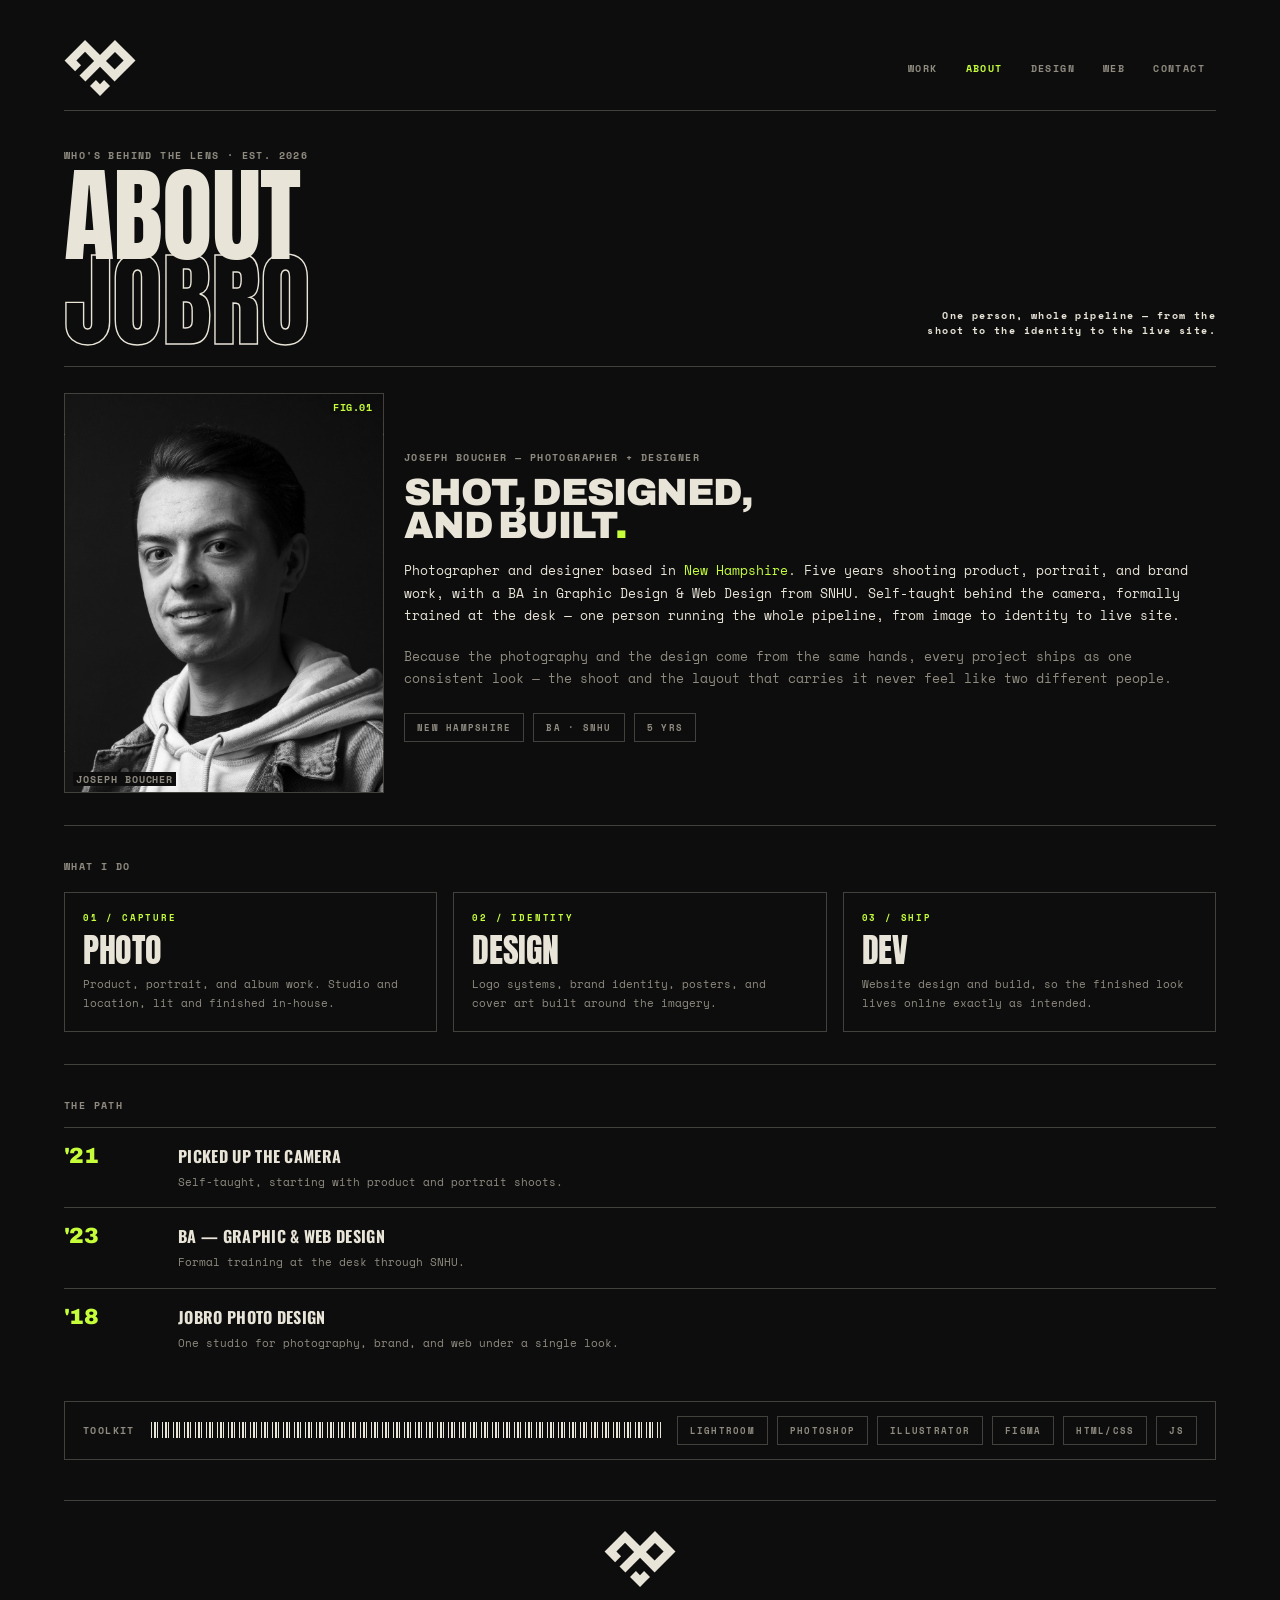
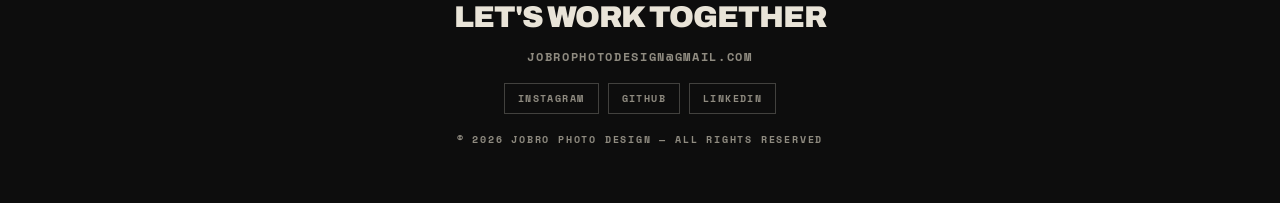
==== commit 138b14f5: "Add WEB link to navigation across multiple pages and update social media links" ====
--- a/about.html
+++ b/about.html
@@ -49,6 +49,7 @@
             <a class="nswipe" href="work.html">WORK</a>
             <a class="nswipe active" href="about.html">ABOUT</a>
             <a class="nswipe" href="design.html">DESIGN</a>
+            <a class="nswipe" href="web-dev.html">WEB</a>
             <a class="nswipe" href="contact.html">CONTACT</a>
           </nav>
         </header>
@@ -216,10 +217,9 @@
             >JOBROPHOTODESIGN@GMAIL.COM</a
           >
           <div class="social">
-            <a class="swipe" href="#">INSTAGRAM</a>
-            <a class="swipe" href="#">GITHUB</a>
-            <a class="swipe" href="#">LINKEDIN</a>
-            <a class="swipe" href="#">DRIBBBLE</a>
+            <a class="swipe" href="https://www.instagram.com/j.o_b.r.o_photography/" target="_blank" rel="noopener">INSTAGRAM</a>
+            <a class="swipe" href="https://github.com/jobrophoto" target="_blank" rel="noopener">GITHUB</a>
+            <a class="swipe" href="https://www.linkedin.com/in/joseph-boucher-033114195/" target="_blank" rel="noopener">LINKEDIN</a>
           </div>
           <span class="copyright"
             >© 2026 JOBRO PHOTO DESIGN — ALL RIGHTS RESERVED</span
--- a/assets/css/style.css
+++ b/assets/css/style.css
@@ -1168,6 +1168,10 @@
   border-color: var(--pk);
   color: var(--pk);
 }
+/* Keep text dark over the green swipe fill (overrides .btn-lg.pk color) */
+.btn-lg.pk.swipe:hover {
+  color: #0d0d0d;
+}
 .irow {
   display: grid;
   grid-template-columns: 1fr auto;
@@ -1226,6 +1230,58 @@
   width: 100%;
   height: 100%;
   object-fit: cover;
+}
+/* SPAN case study: numbered rows, label column + body copy */
+.case-study {
+  margin-top: 16px;
+  border: 1px solid var(--line);
+}
+.case-row {
+  display: grid;
+  grid-template-columns: 260px 1fr;
+  gap: 22px;
+  padding: 22px 20px;
+  border-top: 1px solid var(--line);
+  transition: background 0.3s;
+}
+.case-row:first-child {
+  border-top: none;
+}
+.case-row:hover {
+  background: rgba(233, 228, 216, 0.03);
+}
+.case-row:hover .case-title {
+  color: var(--pk);
+}
+.case-head {
+  display: flex;
+  flex-direction: column;
+  gap: 10px;
+}
+.case-title {
+  font-size: 30px;
+  line-height: 1;
+  transition: color 0.3s;
+}
+.case-row p {
+  font:
+    400 11.5px/1.8 "Space Mono",
+    monospace;
+  color: var(--dim);
+  margin: 0;
+}
+.case-actions {
+  display: flex;
+  gap: 10px;
+  flex-wrap: wrap;
+  padding: 20px;
+  border-top: 1px solid var(--line);
+}
+@media (max-width: 720px) {
+  .case-row {
+    grid-template-columns: 1fr;
+    gap: 12px;
+  }
 }
 .soon-grid {
   display: grid;
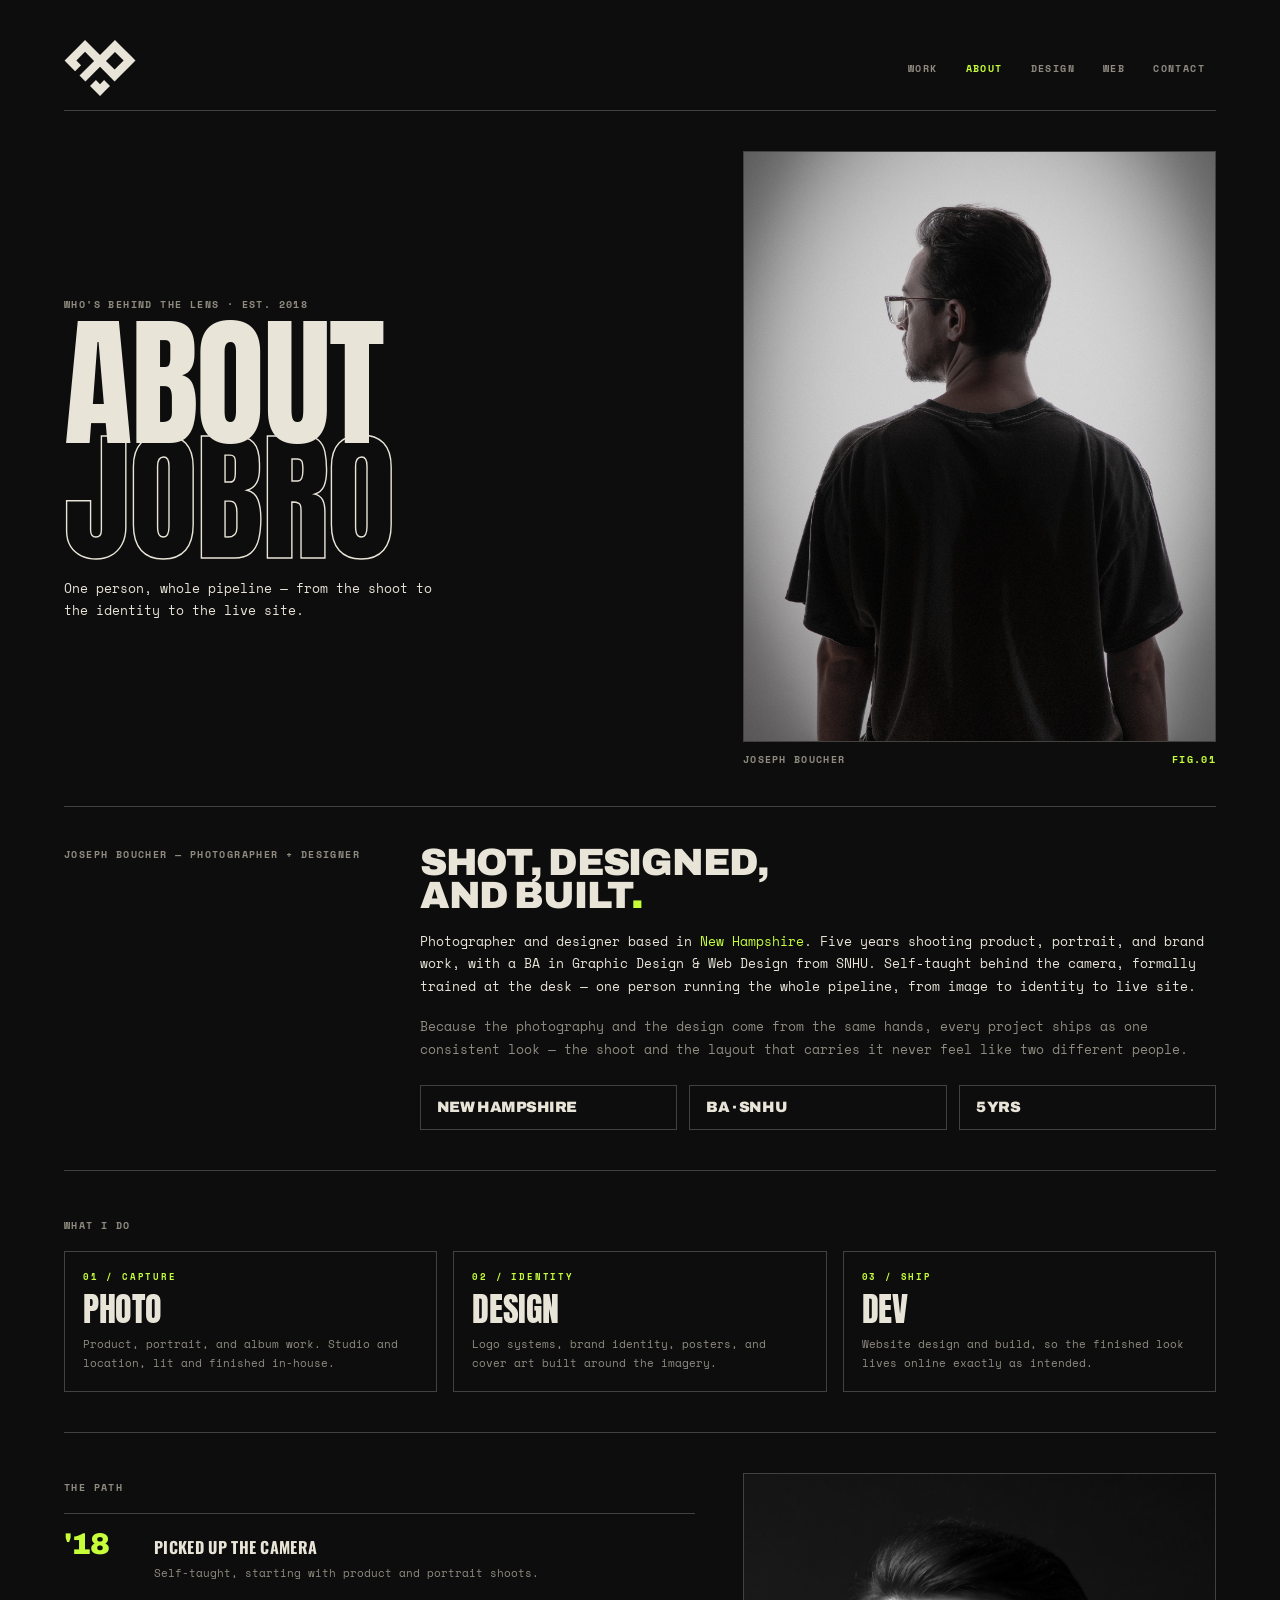
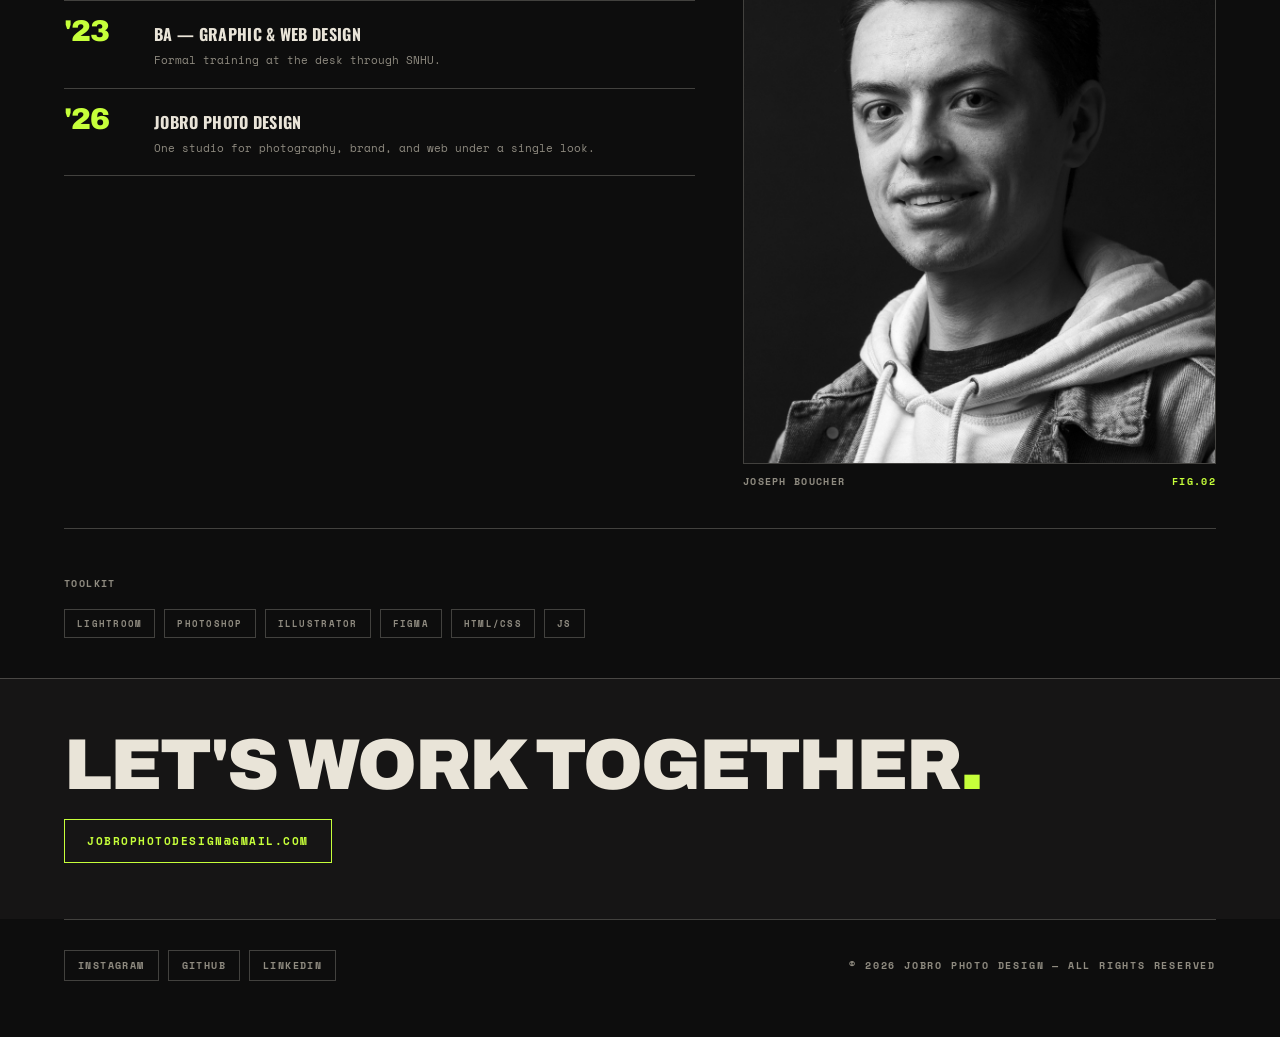
==== commit c505d67f: "Refactor about section layout and styles for improved presentation; add new photography image" ====
--- a/about.html
+++ b/about.html
@@ -55,36 +55,35 @@
         </header>
 
         <!-- HERO -->
-        <section class="hero">
-          <div>
-            <span class="lbl pk">WHO'S BEHIND THE LENS · EST. 2026</span>
-            <div class="fA display" style="margin-top: 8px">
-              ABOUT<br /><span class="ghost">JOBRO</span>
-            </div>
-          </div>
-          <p class="hero-intro">
-            One person, whole pipeline — from the shoot to the identity to the
-            live site.
-          </p>
-        </section>
-
-        <!-- BIO SPLIT -->
-        <div class="bio">
-          <div class="ph bio-photo">
-            <img
-              src="assets/images/photography/joe-portrait-1.jpg"
-              alt="Self portrait of Joseph Boucher"
-            />
-            <b>JOSEPH BOUCHER</b><i>FIG.01</i>
-          </div>
-          <div class="bio-copy">
-            <div>
-              <span class="lbl pk"
-                >JOSEPH BOUCHER — PHOTOGRAPHER + DESIGNER</span
-              >
-              <div class="fB h-lg" style="margin-top: 10px">
-                SHOT, DESIGNED,<br />AND BUILT<span class="pk">.</span>
-              </div>
+        <section class="ab-hero">
+          <div class="ab-hero-copy">
+            <span class="lbl pk">WHO'S BEHIND THE LENS · EST. 2018</span>
+            <div class="fA ab-title">ABOUT<br /><span class="ghost">JOBRO</span></div>
+            <p class="ab-lede">
+              One person, whole pipeline — from the shoot to the identity to the
+              live site.
+            </p>
+          </div>
+          <figure class="ab-fig">
+            <div class="ab-photo">
+              <img
+                src="assets/images/photography/joe-backlit-silhouette.jpg"
+                alt="Backlit silhouette of Joseph Boucher from behind, looking to the side, against a pale grey backdrop"
+                style="object-position: center"
+              />
+            </div>
+            <figcaption>
+              <span>JOSEPH BOUCHER</span><span class="pk">FIG.01</span>
+            </figcaption>
+          </figure>
+        </section>
+
+        <!-- BIO -->
+        <section class="ab-sec ab-bio">
+          <span class="lbl pk">JOSEPH BOUCHER — PHOTOGRAPHER + DESIGNER</span>
+          <div class="ab-bio-copy">
+            <div class="fB h-lg">
+              SHOT, DESIGNED,<br />AND BUILT<span class="pk">.</span>
             </div>
             <p>
               Photographer and designer based in
@@ -94,29 +93,21 @@
               formally trained at the desk — one person running the whole
               pipeline, from image to identity to live site.
             </p>
-            <p style="color: var(--dim)">
+            <p class="dim">
               Because the photography and the design come from the same hands,
               every project ships as one consistent look — the shoot and the
               layout that carries it never feel like two different people.
             </p>
-            <div
-              style="display: flex; gap: 9px; flex-wrap: wrap; margin-top: 4px"
-            >
-              <span class="chip">NEW HAMPSHIRE</span
-              ><span class="chip">BA · SNHU</span
-              ><span class="chip">5 YRS</span>
-            </div>
-          </div>
-        </div>
+            <div class="ab-stats">
+              <div class="ab-stat fB">NEW HAMPSHIRE</div>
+              <div class="ab-stat fB">BA · SNHU</div>
+              <div class="ab-stat fB">5 YRS</div>
+            </div>
+          </div>
+        </section>
 
         <!-- SERVICES -->
-        <div
-          style="
-            margin-top: 32px;
-            padding-top: 26px;
-            border-top: 1px solid var(--line);
-          "
-        >
+        <section class="ab-sec">
           <span class="lbl pk">WHAT I DO</span>
           <div class="svc-grid">
             <div class="svc">
@@ -144,78 +135,80 @@
               </p>
             </div>
           </div>
-        </div>
-
-        <!-- TIMELINE -->
-        <div
-          style="
-            margin-top: 32px;
-            padding-top: 26px;
-            border-top: 1px solid var(--line);
-          "
-        >
-          <span class="lbl pk">THE PATH</span>
-          <div style="margin-top: 12px">
-            <div class="trow">
-              <span class="fB pk" style="font-size: 22px">'21</span>
-              <div>
-                <div class="fO" style="font-size: 16px">
-                  PICKED UP THE CAMERA
+        </section>
+
+        <!-- THE PATH -->
+        <section class="ab-sec ab-path">
+          <div>
+            <span class="lbl pk">THE PATH</span>
+            <div class="ab-timeline">
+              <div class="trow">
+                <span class="fB pk yr">'18</span>
+                <div>
+                  <div class="fO" style="font-size: 16px">
+                    PICKED UP THE CAMERA
+                  </div>
+                  <p>Self-taught, starting with product and portrait shoots.</p>
                 </div>
-                <p>Self-taught, starting with product and portrait shoots.</p>
               </div>
-            </div>
-            <div class="trow">
-              <span class="fB pk" style="font-size: 22px">'23</span>
-              <div>
-                <div class="fO" style="font-size: 16px">
-                  BA — GRAPHIC &amp; WEB DESIGN
+              <div class="trow">
+                <span class="fB pk yr">'23</span>
+                <div>
+                  <div class="fO" style="font-size: 16px">
+                    BA — GRAPHIC &amp; WEB DESIGN
+                  </div>
+                  <p>Formal training at the desk through SNHU.</p>
                 </div>
-                <p>Formal training at the desk through SNHU.</p>
               </div>
-            </div>
-            <div class="trow">
-              <span class="fB pk" style="font-size: 22px">'18</span>
-              <div>
-                <div class="fO" style="font-size: 16px">JOBRO PHOTO DESIGN</div>
-                <p>
-                  One studio for photography, brand, and web under a single
-                  look.
-                </p>
+              <div class="trow">
+                <span class="fB pk yr">'26</span>
+                <div>
+                  <div class="fO" style="font-size: 16px">JOBRO PHOTO DESIGN</div>
+                  <p>
+                    One studio for photography, brand, and web under a single
+                    look.
+                  </p>
+                </div>
               </div>
             </div>
           </div>
-        </div>
+          <figure class="ab-fig">
+            <div class="ab-photo">
+              <img
+                src="assets/images/photography/joe-portrait-1.jpg"
+                alt="Lit portrait of Joseph Boucher, face visible"
+                loading="lazy"
+              />
+            </div>
+            <figcaption>
+              <span>JOSEPH BOUCHER</span><span class="pk">FIG.02</span>
+            </figcaption>
+          </figure>
+        </section>
 
         <!-- TOOLKIT -->
-        <div class="toolkit">
-          <span class="lbl pk" style="flex: none">TOOLKIT</span>
-          <div class="bc"></div>
-          <div style="display: flex; gap: 9px; flex-wrap: wrap">
+        <section class="ab-sec">
+          <span class="lbl pk">TOOLKIT</span>
+          <div class="ab-chips">
             <span class="chip">LIGHTROOM</span
             ><span class="chip">PHOTOSHOP</span
             ><span class="chip">ILLUSTRATOR</span><span class="chip">FIGMA</span
             ><span class="chip">HTML/CSS</span><span class="chip">JS</span>
           </div>
-        </div>
-
-        <!-- FOOTER -->
-        <footer class="site-footer">
-          <svg viewBox="0 0 627 494.7">
-            <path
-              d="M627,181.3l-52.4-52.4h0l-76.3-76.3h0L445.9.2l-132.2,132.2L181.3,0l-52.4,52.4h0L.9,180.4l-.9.9,93.7,93.7,52.4-52.4-41.3-41.3,76.5-76.5,80,80-128.9,128.9,52.4,52.4,128.9-128.9,128.7,128.7,52.4-52.4h0l79.8-79.8h0l52.4-52.4h0ZM442.5,261.2l-76.3-76.4,79.8-79.8,76.3,76.4-79.8,79.8Z"
-            ></path>
-            <polygon
-              points="349.5 354.1 313.6 390.1 277.6 354.1 225.3 406.4 313.6 494.7 313.8 494.5 313.8 494.5 346.5 461.8 365.9 442.4 365.9 442.4 401.9 406.4 349.5 354.1"
-            ></polygon>
-          </svg>
-          <div class="fB" style="font-size: 30px">LET'S WORK TOGETHER</div>
+        </section>
+
+        <!-- CALL TO ACTION -->
+        <section class="ab-cta">
+          <div class="fB ab-cta-title">LET'S WORK TOGETHER<span class="pk">.</span></div>
           <a
+            class="btn-lg pk swipe"
             href="mailto:jobrophotodesign@gmail.com"
-            class="lbl pk"
-            style="font-size: 12px"
             >JOBROPHOTODESIGN@GMAIL.COM</a
           >
+        </section>
+
+        <!-- FOOTER -->
+        <footer class="site-footer ab-footer">
           <div class="social">
             <a class="swipe" href="https://www.instagram.com/j.o_b.r.o_photography/" target="_blank" rel="noopener">INSTAGRAM</a>
             <a class="swipe" href="https://github.com/jobrophoto" target="_blank" rel="noopener">GITHUB</a>
--- a/assets/css/style.css
+++ b/assets/css/style.css
@@ -449,13 +449,35 @@
 }
 .carousel-wrap {
   position: relative;
-  height: clamp(430px, 64vh, 660px);
+  height: clamp(430px, 76vh, 820px);
 }
 .home-hero-copy {
   display: flex;
   flex-direction: column;
   justify-content: center;
   gap: 2px;
+  min-width: 0;
+  padding-right: 24px;
+  /* Size the hero type from this column's width (cqi), so the wordmark
+     fills the space up to the carousel. --hs is 1% of the column, capped
+     by viewport height and a hard max so the stack never outgrows the
+     carousel. */
+  container-type: inline-size;
+  --hs: min(1cqi, 0.85vh, 9.2px);
+}
+.hero-jobro {
+  font-size: calc(var(--hs) * 36);
+}
+.hero-photo {
+  font-size: calc(var(--hs) * 22);
+}
+/* Sized so the longest word ("WEB DEVELOPMENT") fits on one line */
+.hero-type {
+  font-size: calc(var(--hs) * 8.5);
+  white-space: nowrap;
+}
+.hero-design {
+  font-size: calc(var(--hs) * 25);
 }
 .home-hero .divider {
   width: 22px;
@@ -922,44 +944,102 @@
 /* ==========================================================================
    9. ABOUT
    ========================================================================== */
-.bio {
+/* Hero: title + intro on the left, FIG.01 photo on the right */
+.ab-hero {
   display: grid;
-  grid-template-columns: 320px 1fr;
-  gap: 20px;
-  padding-top: 26px;
-  border-top: 1px solid var(--line);
-}
-.bio .ph {
-  height: 400px;
-}
-/* Real photo in the bio frame; keeps the .ph labels on top */
-.bio-photo {
+  grid-template-columns: 1fr minmax(0, 0.75fr);
+  gap: 48px;
+  align-items: center;
+  padding: 40px 0;
+}
+.ab-hero-copy {
+  display: flex;
+  flex-direction: column;
+  gap: 14px;
+}
+.ab-title {
+  font-size: clamp(64px, 11vw, 180px);
+}
+.ab-lede {
+  font:
+    400 13px/1.7 "Space Mono",
+    monospace;
+  color: var(--ink);
+  max-width: 380px;
+  margin: 6px 0 0;
+}
+
+/* Framed 4:5 photo with a caption row underneath (FIG.01 / FIG.02) */
+.ab-fig {
+  margin: 0;
+}
+.ab-photo {
+  aspect-ratio: 4 / 5;
   overflow: hidden;
-}
-.bio-photo img {
+  border: 1px solid var(--line);
+  background: #0d0d0d;
+}
+.ab-photo img {
   width: 100%;
   height: 100%;
   object-fit: cover;
   object-position: center top;
 }
-.bio-photo > b,
-.bio-photo > i {
-  z-index: 1;
-  background: var(--bg);
-  padding: 0 3px;
-}
-.bio-copy {
+.ab-fig figcaption {
+  display: flex;
+  justify-content: space-between;
+  margin-top: 10px;
+  font:
+    700 9.5px "Space Mono",
+    monospace;
+  letter-spacing: 0.14em;
+  color: var(--dim);
+}
+
+/* Full-width section with a rule on top */
+.ab-sec {
+  padding: 40px 0;
+  border-top: 1px solid var(--line);
+}
+
+/* Bio: label column on the left, copy on the right */
+.ab-bio {
+  display: grid;
+  grid-template-columns: minmax(0, 1fr) minmax(0, 2.4fr);
+  gap: 24px;
+}
+.ab-bio-copy {
   display: flex;
   flex-direction: column;
-  justify-content: center;
   gap: 18px;
 }
-.bio-copy p {
+.ab-bio-copy p {
   font:
     400 12.5px/1.8 "Space Mono",
     monospace;
   margin: 0;
 }
+.ab-bio-copy p.dim {
+  color: var(--dim);
+}
+.ab-stats {
+  display: grid;
+  grid-template-columns: repeat(3, 1fr);
+  gap: 12px;
+  margin-top: 6px;
+}
+.ab-stat {
+  border: 1px solid var(--line);
+  padding: 14px 16px;
+  font-size: 15px;
+  line-height: 1;
+  transition: border-color 0.3s;
+}
+.ab-stat:hover {
+  border-color: var(--pk);
+}
+
+/* What I do: three service cards (.svcn is also used on span.html) */
 .svc-grid {
   display: grid;
   grid-template-columns: 1fr 1fr 1fr;
@@ -991,14 +1071,31 @@
   letter-spacing: 0.2em;
   color: var(--pk);
 }
+
+/* The Path: timeline on the left, FIG.02 photo on the right */
+.ab-path {
+  display: grid;
+  grid-template-columns: 1fr minmax(0, 0.75fr);
+  gap: 48px;
+  align-items: start;
+}
+.ab-timeline {
+  margin-top: 16px;
+}
 .trow {
   display: grid;
-  grid-template-columns: 96px 1fr;
+  grid-template-columns: 72px 1fr;
   gap: 18px;
-  padding: 16px 0;
+  padding: 18px 0;
   border-top: 1px solid var(--line);
   align-items: baseline;
 }
+.trow:last-child {
+  border-bottom: 1px solid var(--line);
+}
+.trow .yr {
+  font-size: 30px;
+}
 .trow p {
   font:
     400 11px/1.6 "Space Mono",
@@ -1006,29 +1103,55 @@
   color: var(--dim);
   margin: 6px 0 0;
 }
-.toolkit {
-  display: flex;
-  align-items: center;
-  gap: 16px;
-  border: 1px solid var(--line);
-  margin-top: 32px;
-  padding: 14px 18px;
+
+.ab-chips {
+  display: flex;
+  gap: 9px;
   flex-wrap: wrap;
-}
-.toolkit .bc {
-  flex: 1;
-  min-width: 60px;
-  height: 16px;
-}
+  margin-top: 16px;
+}
+
+/* Call to action band: full-bleed, slightly lighter than the page */
+.ab-cta {
+  margin: 0 calc(-1 * var(--pad));
+  padding: 56px var(--pad);
+  border-top: 1px solid var(--line);
+  background: rgba(233, 228, 216, 0.04);
+  display: flex;
+  flex-direction: column;
+  align-items: flex-start;
+  gap: 22px;
+}
+.ab-cta-title {
+  font-size: clamp(36px, 7vw, 72px);
+}
+
+/* About footer: social links left, copyright right */
+.ab-footer {
+  margin-top: 0;
+  flex-direction: row;
+  justify-content: space-between;
+  align-items: center;
+  flex-wrap: wrap;
+  text-align: left;
+}
+
 @media (max-width: 720px) {
-  .bio {
+  .ab-hero,
+  .ab-bio,
+  .ab-path {
     grid-template-columns: 1fr;
-  }
-  .bio .ph {
-    height: 300px;
+    gap: 24px;
+  }
+  .ab-stats {
+    grid-template-columns: 1fr;
   }
   .svc-grid {
     grid-template-columns: 1fr;
+  }
+  .ab-footer {
+    flex-direction: column;
+    align-items: flex-start;
   }
 }
 
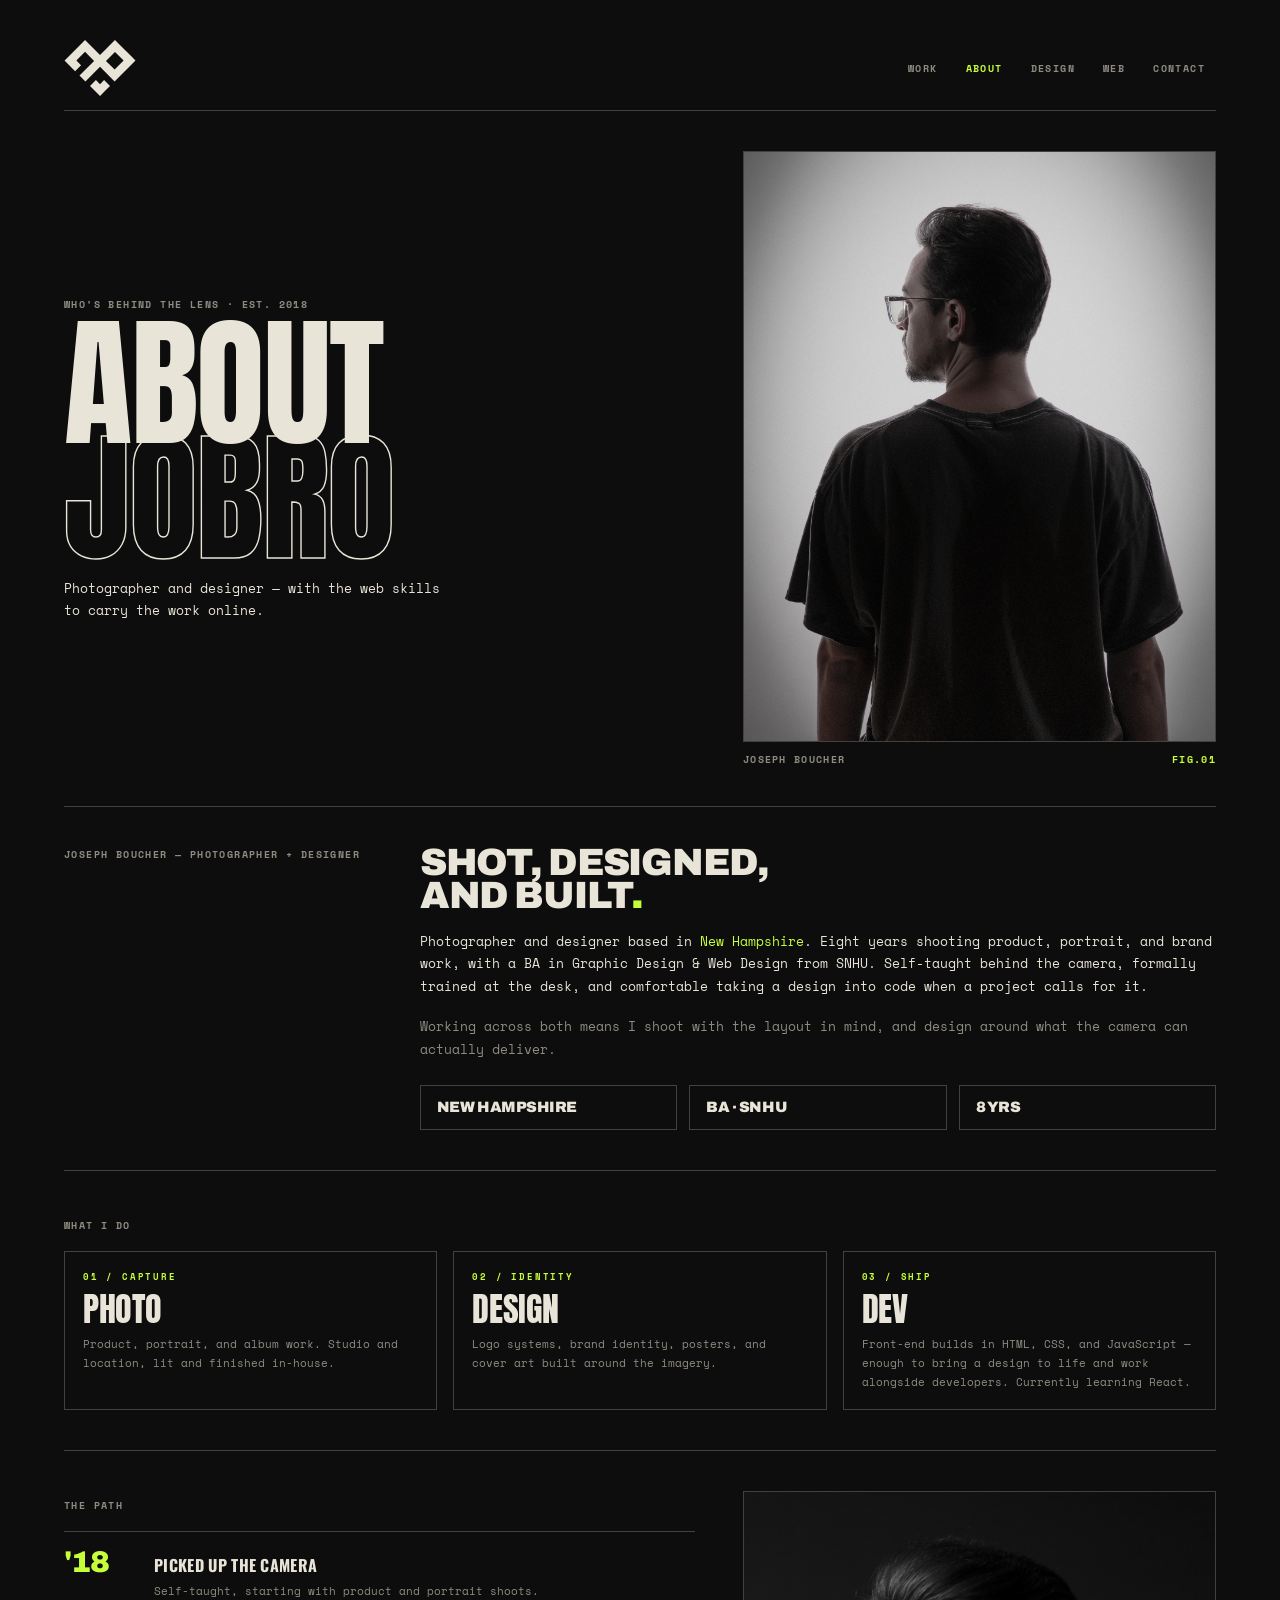
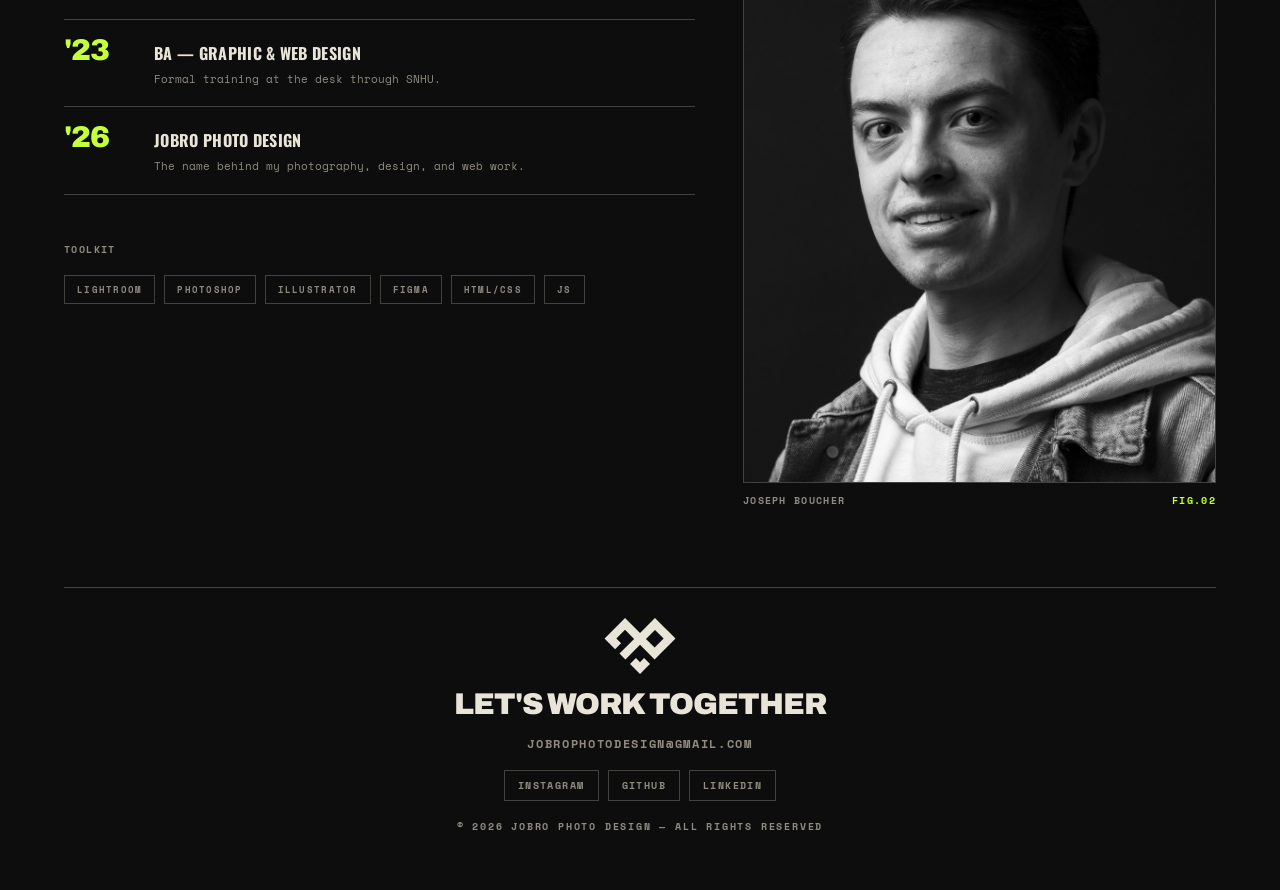
==== commit fe1d9a49: "Enhance about, contact, design, index, span, web-dev, and work pages with updated content and social" ====
--- a/about.html
+++ b/about.html
@@ -60,8 +60,8 @@
             <span class="lbl pk">WHO'S BEHIND THE LENS · EST. 2018</span>
             <div class="fA ab-title">ABOUT<br /><span class="ghost">JOBRO</span></div>
             <p class="ab-lede">
-              One person, whole pipeline — from the shoot to the identity to the
-              live site.
+              Photographer and designer — with the web skills to carry the work
+              online.
             </p>
           </div>
           <figure class="ab-fig">
@@ -87,21 +87,20 @@
             </div>
             <p>
               Photographer and designer based in
-              <span class="pk">New Hampshire</span>. Five years shooting
+              <span class="pk">New Hampshire</span>. Eight years shooting
               product, portrait, and brand work, with a BA in Graphic Design
               &amp; Web Design from SNHU. Self-taught behind the camera,
-              formally trained at the desk — one person running the whole
-              pipeline, from image to identity to live site.
+              formally trained at the desk, and comfortable taking a design into
+              code when a project calls for it.
             </p>
             <p class="dim">
-              Because the photography and the design come from the same hands,
-              every project ships as one consistent look — the shoot and the
-              layout that carries it never feel like two different people.
+              Working across both means I shoot with the layout in mind, and
+              design around what the camera can actually deliver.
             </p>
             <div class="ab-stats">
               <div class="ab-stat fB">NEW HAMPSHIRE</div>
               <div class="ab-stat fB">BA · SNHU</div>
-              <div class="ab-stat fB">5 YRS</div>
+              <div class="ab-stat fB">8 YRS</div>
             </div>
           </div>
         </section>
@@ -130,8 +129,9 @@
               <span class="svcn">03 / SHIP</span>
               <div class="fA" style="font-size: 34px">DEV</div>
               <p>
-                Website design and build, so the finished look lives online
-                exactly as intended.
+                Front-end builds in HTML, CSS, and JavaScript — enough to bring a
+                design to life and work alongside developers. Currently learning
+                React.
               </p>
             </div>
           </div>
@@ -165,10 +165,21 @@
                 <div>
                   <div class="fO" style="font-size: 16px">JOBRO PHOTO DESIGN</div>
                   <p>
-                    One studio for photography, brand, and web under a single
-                    look.
+                    The name behind my photography, design, and web work.
                   </p>
                 </div>
+              </div>
+            </div>
+
+            <!-- TOOLKIT -->
+            <div class="ab-toolkit">
+              <span class="lbl pk">TOOLKIT</span>
+              <div class="ab-chips">
+                <span class="chip">LIGHTROOM</span
+                ><span class="chip">PHOTOSHOP</span
+                ><span class="chip">ILLUSTRATOR</span
+                ><span class="chip">FIGMA</span
+                ><span class="chip">HTML/CSS</span><span class="chip">JS</span>
               </div>
             </div>
           </div>
@@ -186,33 +197,45 @@
           </figure>
         </section>
 
-        <!-- TOOLKIT -->
-        <section class="ab-sec">
-          <span class="lbl pk">TOOLKIT</span>
-          <div class="ab-chips">
-            <span class="chip">LIGHTROOM</span
-            ><span class="chip">PHOTOSHOP</span
-            ><span class="chip">ILLUSTRATOR</span><span class="chip">FIGMA</span
-            ><span class="chip">HTML/CSS</span><span class="chip">JS</span>
-          </div>
-        </section>
-
-        <!-- CALL TO ACTION -->
-        <section class="ab-cta">
-          <div class="fB ab-cta-title">LET'S WORK TOGETHER<span class="pk">.</span></div>
+        <!-- FOOTER -->
+        <footer class="site-footer">
+          <svg viewBox="0 0 627 494.7">
+            <path
+              d="M627,181.3l-52.4-52.4h0l-76.3-76.3h0L445.9.2l-132.2,132.2L181.3,0l-52.4,52.4h0L.9,180.4l-.9.9,93.7,93.7,52.4-52.4-41.3-41.3,76.5-76.5,80,80-128.9,128.9,52.4,52.4,128.9-128.9,128.7,128.7,52.4-52.4h0l79.8-79.8h0l52.4-52.4h0ZM442.5,261.2l-76.3-76.4,79.8-79.8,76.3,76.4-79.8,79.8Z"
+            ></path>
+            <polygon
+              points="349.5 354.1 313.6 390.1 277.6 354.1 225.3 406.4 313.6 494.7 313.8 494.5 313.8 494.5 346.5 461.8 365.9 442.4 365.9 442.4 401.9 406.4 349.5 354.1"
+            ></polygon>
+          </svg>
+          <div class="fB" style="font-size: 30px">LET'S WORK TOGETHER</div>
           <a
-            class="btn-lg pk swipe"
             href="mailto:jobrophotodesign@gmail.com"
+            class="lbl pk"
+            style="font-size: 12px"
             >JOBROPHOTODESIGN@GMAIL.COM</a
           >
-        </section>
-
-        <!-- FOOTER -->
-        <footer class="site-footer ab-footer">
           <div class="social">
-            <a class="swipe" href="https://www.instagram.com/j.o_b.r.o_photography/" target="_blank" rel="noopener">INSTAGRAM</a>
-            <a class="swipe" href="https://github.com/jobrophoto" target="_blank" rel="noopener">GITHUB</a>
-            <a class="swipe" href="https://www.linkedin.com/in/joseph-boucher-033114195/" target="_blank" rel="noopener">LINKEDIN</a>
+            <a
+              class="swipe"
+              href="https://www.instagram.com/j.o_b.r.o_photography/"
+              target="_blank"
+              rel="noopener"
+              >INSTAGRAM</a
+            >
+            <a
+              class="swipe"
+              href="https://github.com/jobrophoto"
+              target="_blank"
+              rel="noopener"
+              >GITHUB</a
+            >
+            <a
+              class="swipe"
+              href="https://www.linkedin.com/in/joseph-boucher-033114195/"
+              target="_blank"
+              rel="noopener"
+              >LINKEDIN</a
+            >
           </div>
           <span class="copyright"
             >© 2026 JOBRO PHOTO DESIGN — ALL RIGHTS RESERVED</span
--- a/assets/css/style.css
+++ b/assets/css/style.css
@@ -465,6 +465,13 @@
   container-type: inline-size;
   --hs: min(1cqi, 0.85vh, 9.2px);
 }
+/* Eyebrow + tag line scale with the wordmark, never below the 10px label size */
+.hero-eyebrow {
+  font-size: max(10px, calc(var(--hs) * 1.9));
+}
+.hero-eyebrow:first-child {
+  margin-bottom: calc(var(--hs) * 1.6);
+}
 .hero-jobro {
   font-size: calc(var(--hs) * 36);
 }
@@ -1104,36 +1111,14 @@
   margin: 6px 0 0;
 }
 
+.ab-toolkit {
+  margin-top: 40px;
+}
 .ab-chips {
   display: flex;
   gap: 9px;
   flex-wrap: wrap;
   margin-top: 16px;
-}
-
-/* Call to action band: full-bleed, slightly lighter than the page */
-.ab-cta {
-  margin: 0 calc(-1 * var(--pad));
-  padding: 56px var(--pad);
-  border-top: 1px solid var(--line);
-  background: rgba(233, 228, 216, 0.04);
-  display: flex;
-  flex-direction: column;
-  align-items: flex-start;
-  gap: 22px;
-}
-.ab-cta-title {
-  font-size: clamp(36px, 7vw, 72px);
-}
-
-/* About footer: social links left, copyright right */
-.ab-footer {
-  margin-top: 0;
-  flex-direction: row;
-  justify-content: space-between;
-  align-items: center;
-  flex-wrap: wrap;
-  text-align: left;
 }
 
 @media (max-width: 720px) {
@@ -1148,10 +1133,6 @@
   }
   .svc-grid {
     grid-template-columns: 1fr;
-  }
-  .ab-footer {
-    flex-direction: column;
-    align-items: flex-start;
   }
 }
 
